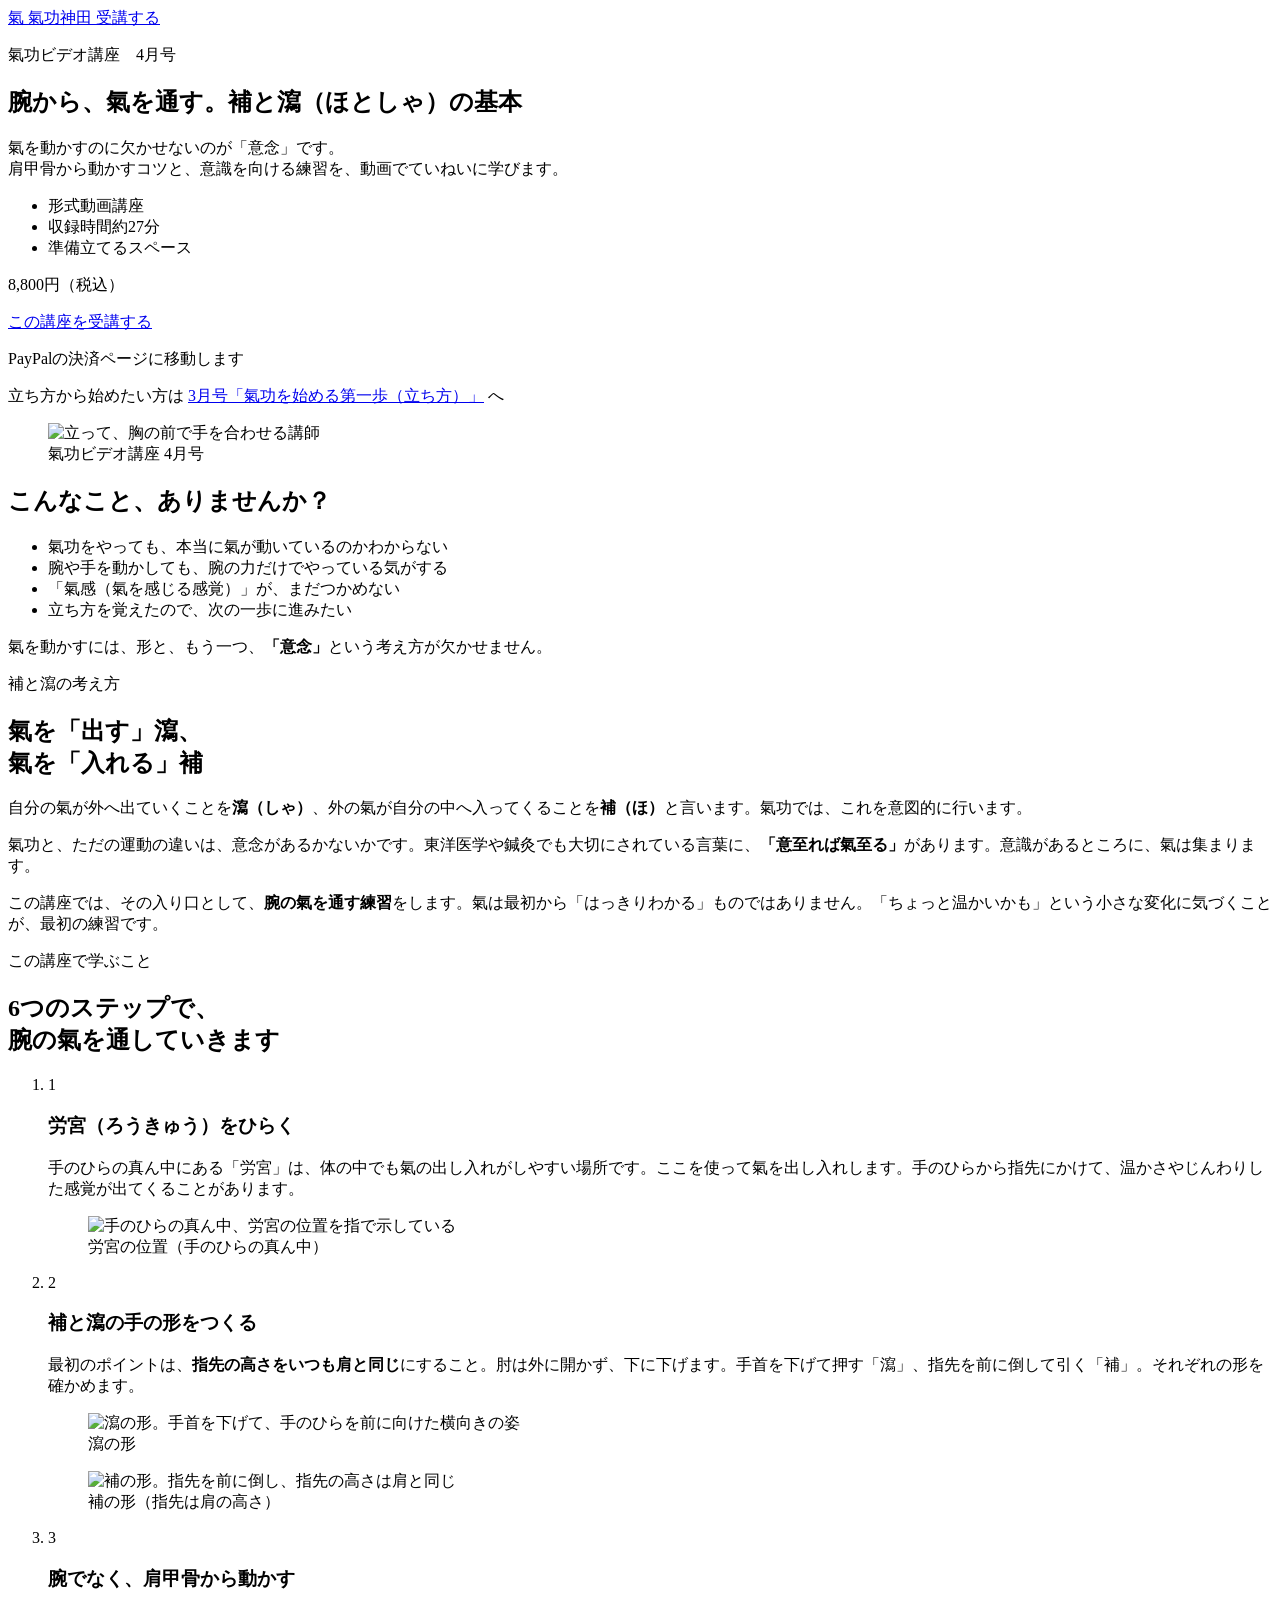
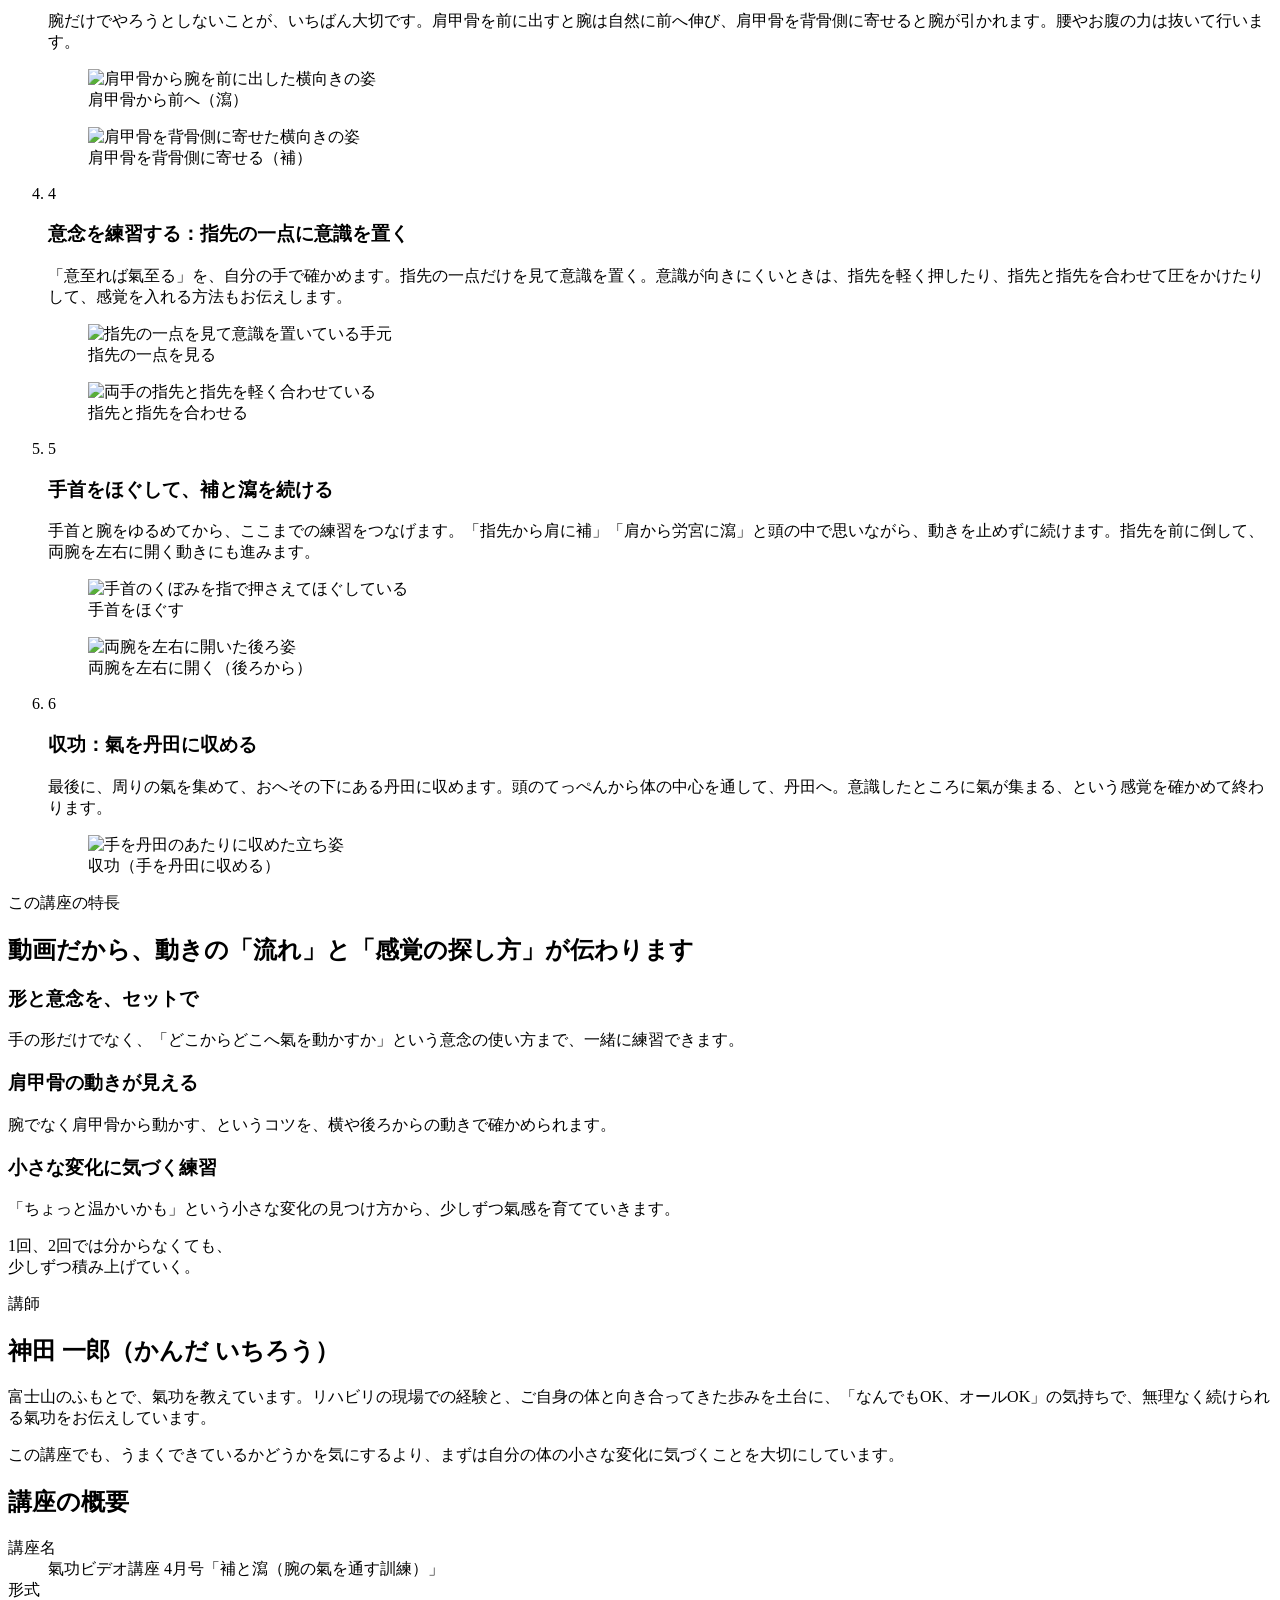
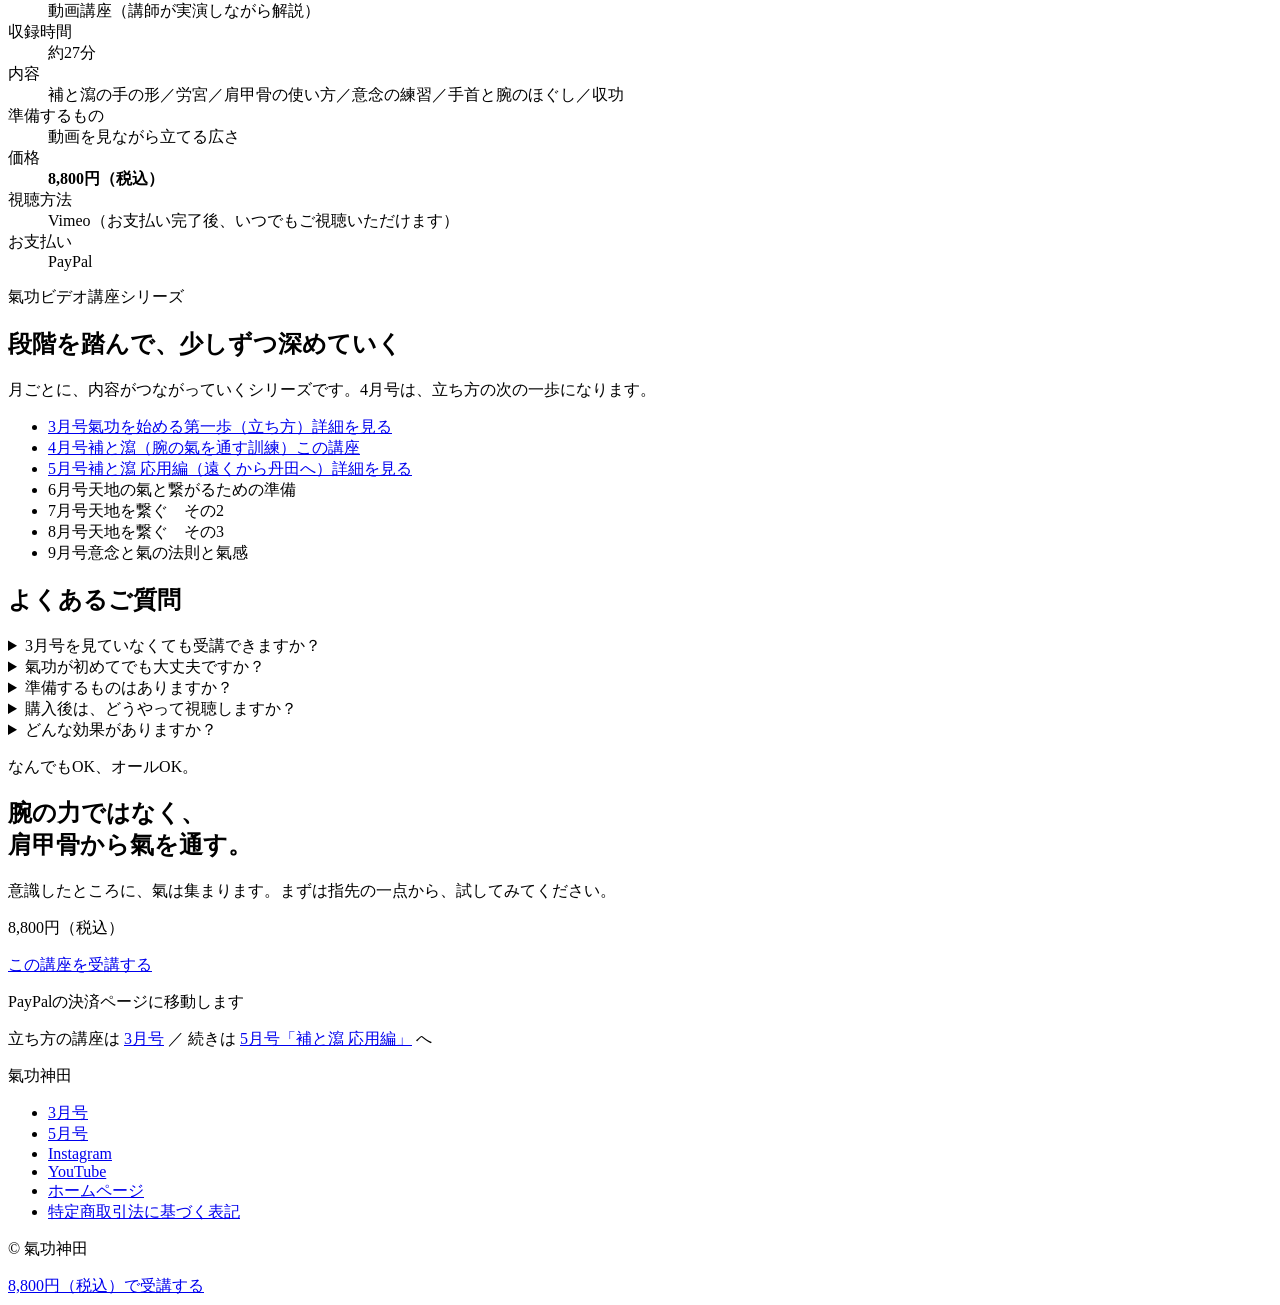
==== 04/index.html @ d9d416fa "Add files via upload" ====
<!doctype html>
<html lang="ja">
<head>
<meta charset="utf-8">
<meta name="viewport" content="width=device-width, initial-scale=1">
<title>氣功ビデオ講座 4月号「補と瀉」｜氣功神田</title>
<meta name="description" content="氣功の基本動作「補と瀉」を、腕の氣を通す練習として動画で学ぶ講座です。肩甲骨から動かすコツ、意念の使い方もお伝えします。約27分・8,800円（税込）。">
<meta property="og:type" content="website">
<meta property="og:title" content="氣功ビデオ講座 4月号「補と瀉」｜氣功神田">
<meta property="og:description" content="腕から、氣を通す。補と瀉の基本を動画で学ぶ講座。8,800円（税込）。">
<link rel="icon" href="data:image/svg+xml,%3Csvg xmlns='http://www.w3.org/2000/svg' viewBox='0 0 100 100'%3E%3Ccircle cx='50' cy='50' r='46' fill='%232b4162'/%3E%3Ctext x='50' y='66' font-size='52' text-anchor='middle' fill='%23faf7f2' font-family='serif'%3E氣%3C/text%3E%3C/svg%3E">
<link rel="preconnect" href="https://fonts.googleapis.com">
<link rel="preconnect" href="https://fonts.gstatic.com" crossorigin>
<link href="https://fonts.googleapis.com/css2?family=Noto+Sans+JP:wght@400;500;700&family=Noto+Serif+JP:wght@500;700&display=swap" rel="stylesheet">
<link rel="stylesheet" href="../style.css">
</head>
<body>

<!--
  【差し替え箇所】
  ・購入リンク（PayPal）: https://www.paypal.com/ncp/payment/76V9AW6ZMCJ4E （ページ内4か所。変更する場合は検索して置換）
-->

<header class="site-header">
  <div class="wrap header-inner">
    <a class="brand" href="#top" aria-label="氣功神田 トップへ">
      <span class="brand-mark" aria-hidden="true">氣</span>
      <span class="brand-name">氣功神田</span>
    </a>
    <a class="btn btn-small" href="https://www.paypal.com/ncp/payment/76V9AW6ZMCJ4E" target="_blank" rel="noopener">受講する</a>
  </div>
</header>

<main id="top">

  <!-- HERO -->
  <section class="hero">
    <div class="wrap hero-inner">
      <div class="hero-copy">
        <p class="eyebrow">氣功ビデオ講座　4月号</p>
        <h1>腕から、氣を通す。<span class="h1-sub">補と瀉（ほとしゃ）の基本</span></h1>
        <p class="lead">氣を動かすのに欠かせないのが「意念」です。<br>肩甲骨から動かすコツと、意識を向ける練習を、動画でていねいに学びます。</p>
        <ul class="hero-facts" aria-label="講座の概要">
          <li><span>形式</span>動画講座</li>
          <li><span>収録時間</span>約27分</li>
          <li><span>準備</span>立てるスペース</li>
        </ul>
        <div class="price-box">
          <p class="price"><span class="price-num">8,800</span><span class="price-unit">円</span><span class="price-tax">（税込）</span></p>
          <a class="btn" href="https://www.paypal.com/ncp/payment/76V9AW6ZMCJ4E" target="_blank" rel="noopener">この講座を受講する</a>
          <p class="note-small">PayPalの決済ページに移動します</p>
        </div>
        <p class="note-small prev-link">立ち方から始めたい方は <a href="../">3月号「氣功を始める第一歩（立ち方）」</a> へ</p>
      </div>
      <figure class="hero-fig">
        <img src="assets/shot_1.jpg" width="360" height="562" alt="立って、胸の前で手を合わせる講師">
        <figcaption>氣功ビデオ講座 4月号</figcaption>
      </figure>
    </div>
  </section>

  <!-- 共感 -->
  <section class="section section-tint">
    <div class="wrap narrow">
      <h2 class="h2">こんなこと、ありませんか？</h2>
      <ul class="check-list">
        <li>氣功をやっても、本当に氣が動いているのかわからない</li>
        <li>腕や手を動かしても、腕の力だけでやっている気がする</li>
        <li>「氣感（氣を感じる感覚）」が、まだつかめない</li>
        <li>立ち方を覚えたので、次の一歩に進みたい</li>
      </ul>
      <p class="body center">氣を動かすには、形と、もう一つ、<strong>「意念」</strong>という考え方が欠かせません。</p>
    </div>
  </section>

  <!-- 考え方 -->
  <section class="section">
    <div class="wrap narrow">
      <p class="eyebrow center">補と瀉の考え方</p>
      <h2 class="h2">氣を「出す」瀉、<br>氣を「入れる」補</h2>
      <p class="body">自分の氣が外へ出ていくことを<strong>瀉（しゃ）</strong>、外の氣が自分の中へ入ってくることを<strong>補（ほ）</strong>と言います。氣功では、これを意図的に行います。</p>
      <p class="body">氣功と、ただの運動の違いは、意念があるかないかです。東洋医学や鍼灸でも大切にされている言葉に、<strong>「意至れば氣至る」</strong>があります。意識があるところに、氣は集まります。</p>
      <p class="body">この講座では、その入り口として、<strong>腕の氣を通す練習</strong>をします。氣は最初から「はっきりわかる」ものではありません。「ちょっと温かいかも」という小さな変化に気づくことが、最初の練習です。</p>
    </div>
  </section>

  <!-- 学ぶこと -->
  <section class="section section-tint" id="learn">
    <div class="wrap">
      <p class="eyebrow center">この講座で学ぶこと</p>
      <h2 class="h2">6つのステップで、<br>腕の氣を通していきます</h2>

      <ol class="steps">

        <li class="step">
          <div class="step-head"><span class="step-no">1</span><h3>労宮（ろうきゅう）をひらく</h3></div>
          <p>手のひらの真ん中にある「労宮」は、体の中でも氣の出し入れがしやすい場所です。ここを使って氣を出し入れします。手のひらから指先にかけて、温かさやじんわりした感覚が出てくることがあります。</p>
          <div class="single">
            <figure><img src="assets/shot_2.jpg" width="390" height="433" alt="手のひらの真ん中、労宮の位置を指で示している" loading="lazy"><figcaption>労宮の位置（手のひらの真ん中）</figcaption></figure>
          </div>
        </li>

        <li class="step">
          <div class="step-head"><span class="step-no">2</span><h3>補と瀉の手の形をつくる</h3></div>
          <p>最初のポイントは、<strong>指先の高さをいつも肩と同じ</strong>にすること。肘は外に開かず、下に下げます。手首を下げて押す「瀉」、指先を前に倒して引く「補」。それぞれの形を確かめます。</p>
          <div class="pair">
            <figure><img src="assets/shot_3.jpg" width="449" height="642" alt="瀉の形。手首を下げて、手のひらを前に向けた横向きの姿" loading="lazy"><figcaption>瀉の形</figcaption></figure>
            <figure><img src="assets/shot_4.jpg" width="469" height="552" alt="補の形。指先を前に倒し、指先の高さは肩と同じ" loading="lazy"><figcaption>補の形（指先は肩の高さ）</figcaption></figure>
          </div>
        </li>

        <li class="step">
          <div class="step-head"><span class="step-no">3</span><h3>腕でなく、肩甲骨から動かす</h3></div>
          <p>腕だけでやろうとしないことが、いちばん大切です。肩甲骨を前に出すと腕は自然に前へ伸び、肩甲骨を背骨側に寄せると腕が引かれます。腰やお腹の力は抜いて行います。</p>
          <div class="pair">
            <figure><img src="assets/shot_5_1.jpg" width="453" height="552" alt="肩甲骨から腕を前に出した横向きの姿" loading="lazy"><figcaption>肩甲骨から前へ（瀉）</figcaption></figure>
            <figure><img src="assets/shot_5_2.jpg" width="714" height="599" alt="肩甲骨を背骨側に寄せた横向きの姿" loading="lazy"><figcaption>肩甲骨を背骨側に寄せる（補）</figcaption></figure>
          </div>
        </li>

        <li class="step">
          <div class="step-head"><span class="step-no">4</span><h3>意念を練習する：指先の一点に意識を置く</h3></div>
          <p>「意至れば氣至る」を、自分の手で確かめます。指先の一点だけを見て意識を置く。意識が向きにくいときは、指先を軽く押したり、指先と指先を合わせて圧をかけたりして、感覚を入れる方法もお伝えします。</p>
          <div class="pair">
            <figure><img src="assets/shot_6.jpg" width="444" height="438" alt="指先の一点を見て意識を置いている手元" loading="lazy"><figcaption>指先の一点を見る</figcaption></figure>
            <figure><img src="assets/shot_7.jpg" width="654" height="388" alt="両手の指先と指先を軽く合わせている" loading="lazy"><figcaption>指先と指先を合わせる</figcaption></figure>
          </div>
        </li>

        <li class="step">
          <div class="step-head"><span class="step-no">5</span><h3>手首をほぐして、補と瀉を続ける</h3></div>
          <p>手首と腕をゆるめてから、ここまでの練習をつなげます。「指先から肩に補」「肩から労宮に瀉」と頭の中で思いながら、動きを止めずに続けます。指先を前に倒して、両腕を左右に開く動きにも進みます。</p>
          <div class="pair">
            <figure><img src="assets/shot_8.jpg" width="499" height="308" alt="手首のくぼみを指で押さえてほぐしている" loading="lazy"><figcaption>手首をほぐす</figcaption></figure>
            <figure><img src="assets/shot_9.jpg" width="588" height="365" alt="両腕を左右に開いた後ろ姿" loading="lazy"><figcaption>両腕を左右に開く（後ろから）</figcaption></figure>
          </div>
        </li>

        <li class="step">
          <div class="step-head"><span class="step-no">6</span><h3>収功：氣を丹田に収める</h3></div>
          <p>最後に、周りの氣を集めて、おへその下にある丹田に収めます。頭のてっぺんから体の中心を通して、丹田へ。意識したところに氣が集まる、という感覚を確かめて終わります。</p>
          <div class="single">
            <figure><img src="assets/shot_10.jpg" width="321" height="507" alt="手を丹田のあたりに収めた立ち姿" loading="lazy"><figcaption>収功（手を丹田に収める）</figcaption></figure>
          </div>
        </li>

      </ol>
    </div>
  </section>

  <!-- 特徴 -->
  <section class="section">
    <div class="wrap">
      <p class="eyebrow center">この講座の特長</p>
      <h2 class="h2">動画だから、動きの「流れ」と「感覚の探し方」が伝わります</h2>
      <div class="cards">
        <div class="card">
          <h3>形と意念を、セットで</h3>
          <p>手の形だけでなく、「どこからどこへ氣を動かすか」という意念の使い方まで、一緒に練習できます。</p>
        </div>
        <div class="card">
          <h3>肩甲骨の動きが見える</h3>
          <p>腕でなく肩甲骨から動かす、というコツを、横や後ろからの動きで確かめられます。</p>
        </div>
        <div class="card">
          <h3>小さな変化に気づく練習</h3>
          <p>「ちょっと温かいかも」という小さな変化の見つけ方から、少しずつ氣感を育てていきます。</p>
        </div>
      </div>
      <p class="pull">1回、2回では分からなくても、<br class="sp-only">少しずつ積み上げていく。</p>
    </div>
  </section>

  <!-- 講師 -->
  <section class="section section-tint">
    <div class="wrap narrow">
      <p class="eyebrow center">講師</p>
      <h2 class="h2">神田 一郎（かんだ いちろう）</h2>
      <p class="body">富士山のふもとで、氣功を教えています。リハビリの現場での経験と、ご自身の体と向き合ってきた歩みを土台に、「なんでもOK、オールOK」の気持ちで、無理なく続けられる氣功をお伝えしています。</p>
      <p class="body">この講座でも、うまくできているかどうかを気にするより、まずは自分の体の小さな変化に気づくことを大切にしています。</p>
    </div>
  </section>

  <!-- 概要 -->
  <section class="section" id="overview">
    <div class="wrap narrow">
      <h2 class="h2">講座の概要</h2>
      <dl class="spec">
        <div><dt>講座名</dt><dd>氣功ビデオ講座 4月号「補と瀉（腕の氣を通す訓練）」</dd></div>
        <div><dt>形式</dt><dd>動画講座（講師が実演しながら解説）</dd></div>
        <div><dt>収録時間</dt><dd>約27分</dd></div>
        <div><dt>内容</dt><dd>補と瀉の手の形／労宮／肩甲骨の使い方／意念の練習／手首と腕のほぐし／収功</dd></div>
        <div><dt>準備するもの</dt><dd>動画を見ながら立てる広さ</dd></div>
        <div><dt>価格</dt><dd><strong>8,800円（税込）</strong></dd></div>
        <div><dt>視聴方法</dt><dd>Vimeo（お支払い完了後、いつでもご視聴いただけます）</dd></div>
        <div><dt>お支払い</dt><dd>PayPal</dd></div>
      </dl>
    </div>
  </section>

  <!-- シリーズ -->
  <section class="section section-tint">
    <div class="wrap narrow">
      <p class="eyebrow center">氣功ビデオ講座シリーズ</p>
      <h2 class="h2">段階を踏んで、少しずつ深めていく</h2>
      <p class="body center">月ごとに、内容がつながっていくシリーズです。4月号は、立ち方の次の一歩になります。</p>
      <ul class="series">
        <li class="has-link"><a href="../"><span class="s-m">3月号</span><span class="s-t">氣功を始める第一歩（立ち方）</span><span class="s-tag s-tag-sub">詳細を見る</span></a></li>
        <li class="has-link is-current"><a href="./"><span class="s-m">4月号</span><span class="s-t">補と瀉（腕の氣を通す訓練）</span><span class="s-tag">この講座</span></a></li>
        <li class="has-link"><a href="../05/"><span class="s-m">5月号</span><span class="s-t">補と瀉 応用編（遠くから丹田へ）</span><span class="s-tag s-tag-sub">詳細を見る</span></a></li>
        <li><span class="s-m">6月号</span><span class="s-t">天地の氣と繋がるための準備</span></li>
        <li><span class="s-m">7月号</span><span class="s-t">天地を繋ぐ　その2</span></li>
        <li><span class="s-m">8月号</span><span class="s-t">天地を繋ぐ　その3</span></li>
        <li><span class="s-m">9月号</span><span class="s-t">意念と氣の法則と氣感</span></li>
      </ul>
    </div>
  </section>

  <!-- FAQ -->
  <section class="section" id="faq">
    <div class="wrap narrow">
      <h2 class="h2">よくあるご質問</h2>
      <details>
        <summary>3月号を見ていなくても受講できますか？</summary>
        <p>受講できます。ただ、氣の通りやすさには立ち方が関わります。立ち方が不安な方は、<a href="../">3月号「氣功を始める第一歩（立ち方）」</a>から始めるのがおすすめです。</p>
      </details>
      <details>
        <summary>氣功が初めてでも大丈夫ですか？</summary>
        <p>はい。補と瀉の手の形から、肩甲骨の使い方、意念の練習まで、順を追って進めます。</p>
      </details>
      <details>
        <summary>準備するものはありますか？</summary>
        <p>動画を見ながら立てるスペースがあれば大丈夫です。</p>
      </details>
      <details>
        <summary>購入後は、どうやって視聴しますか？</summary>
        <p>お支払い完了後、いつでもVimeoでご視聴いただけます。</p>
      </details>
      <details>
        <summary>どんな効果がありますか？</summary>
        <p>体の感じ方には個人差があります。この講座は、体の使い方を学ぶ内容であり、医療行為や、病気の診断・治療を目的としたものではありません。体調に不安がある方は、無理をせず、医師にご相談ください。</p>
      </details>
    </div>
  </section>

  <!-- 最終CTA -->
  <section class="final">
    <div class="wrap narrow center">
      <p class="final-quote">なんでもOK、オールOK。</p>
      <h2 class="final-h">腕の力ではなく、<br>肩甲骨から氣を通す。</h2>
      <p class="final-body">意識したところに、氣は集まります。まずは指先の一点から、試してみてください。</p>
      <p class="price price-light"><span class="price-num">8,800</span><span class="price-unit">円</span><span class="price-tax">（税込）</span></p>
      <a class="btn btn-light" href="https://www.paypal.com/ncp/payment/76V9AW6ZMCJ4E" target="_blank" rel="noopener">この講座を受講する</a>
      <p class="note-small">PayPalの決済ページに移動します</p>
      <p class="note-small prev-link">立ち方の講座は <a href="../">3月号</a> ／ 続きは <a href="../05/">5月号「補と瀉 応用編」</a> へ</p>
    </div>
  </section>

</main>

<footer class="site-footer">
  <div class="wrap">
    <p class="foot-brand">氣功神田</p>
    <ul class="foot-links">
      <li><a href="../">3月号</a></li>
      <li><a href="../05/">5月号</a></li>
      <li><a href="https://www.instagram.com/qigongkanda_fujisan/" target="_blank" rel="noopener">Instagram</a></li>
      <li><a href="https://www.youtube.com/@%E6%B0%A3%E5%8A%9F%E7%A5%9E%E7%94%B0" target="_blank" rel="noopener">YouTube</a></li>
      <li><a href="https://www.qigong-kanda.com/" target="_blank" rel="noopener">ホームページ</a></li>
      <li><a href="../tokushoho.html">特定商取引法に基づく表記</a></li>
    </ul>
    <p class="copy">© 氣功神田</p>
  </div>
</footer>

<!-- スマホ用の固定ボタン -->
<div class="sticky-cta" id="stickyCta" aria-hidden="true">
  <a class="btn" href="https://www.paypal.com/ncp/payment/76V9AW6ZMCJ4E" target="_blank" rel="noopener" tabindex="-1">8,800円（税込）で受講する</a>
</div>

<script src="../script.js"></script>
</body>
</html>
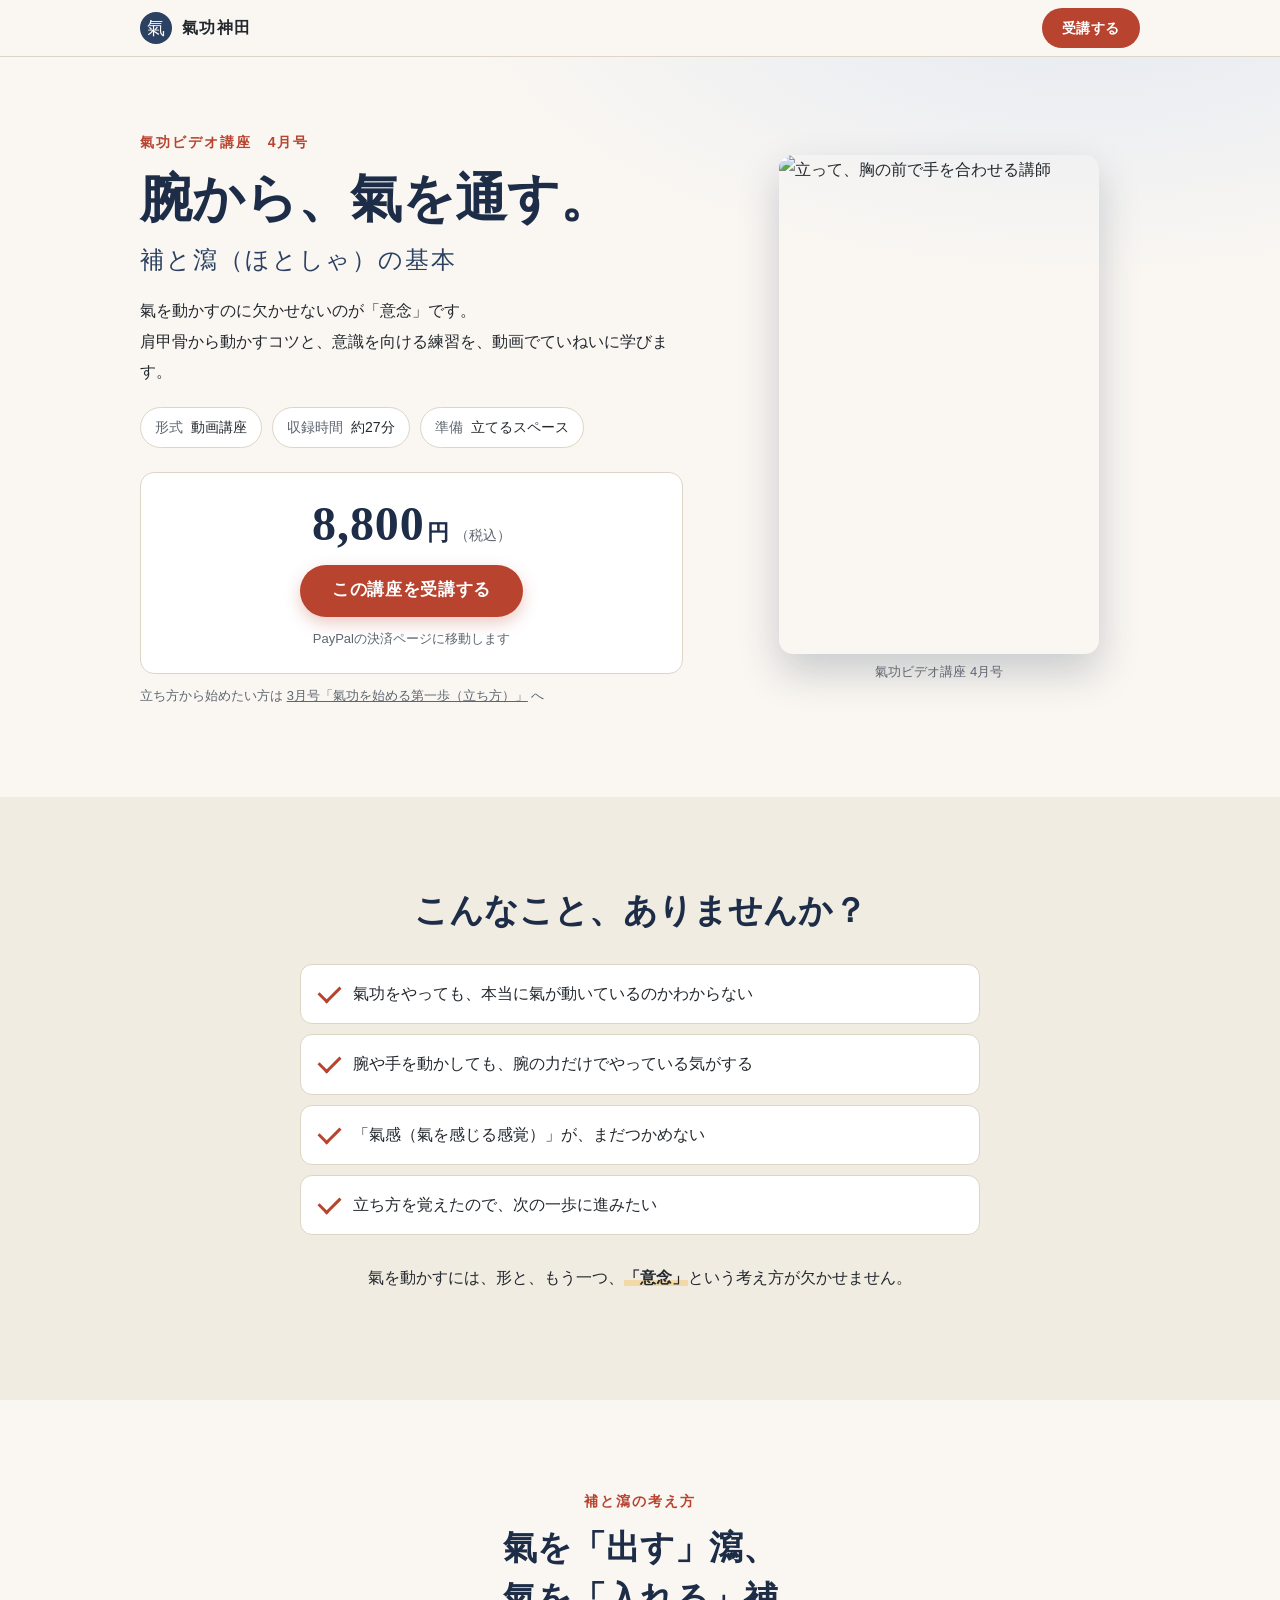
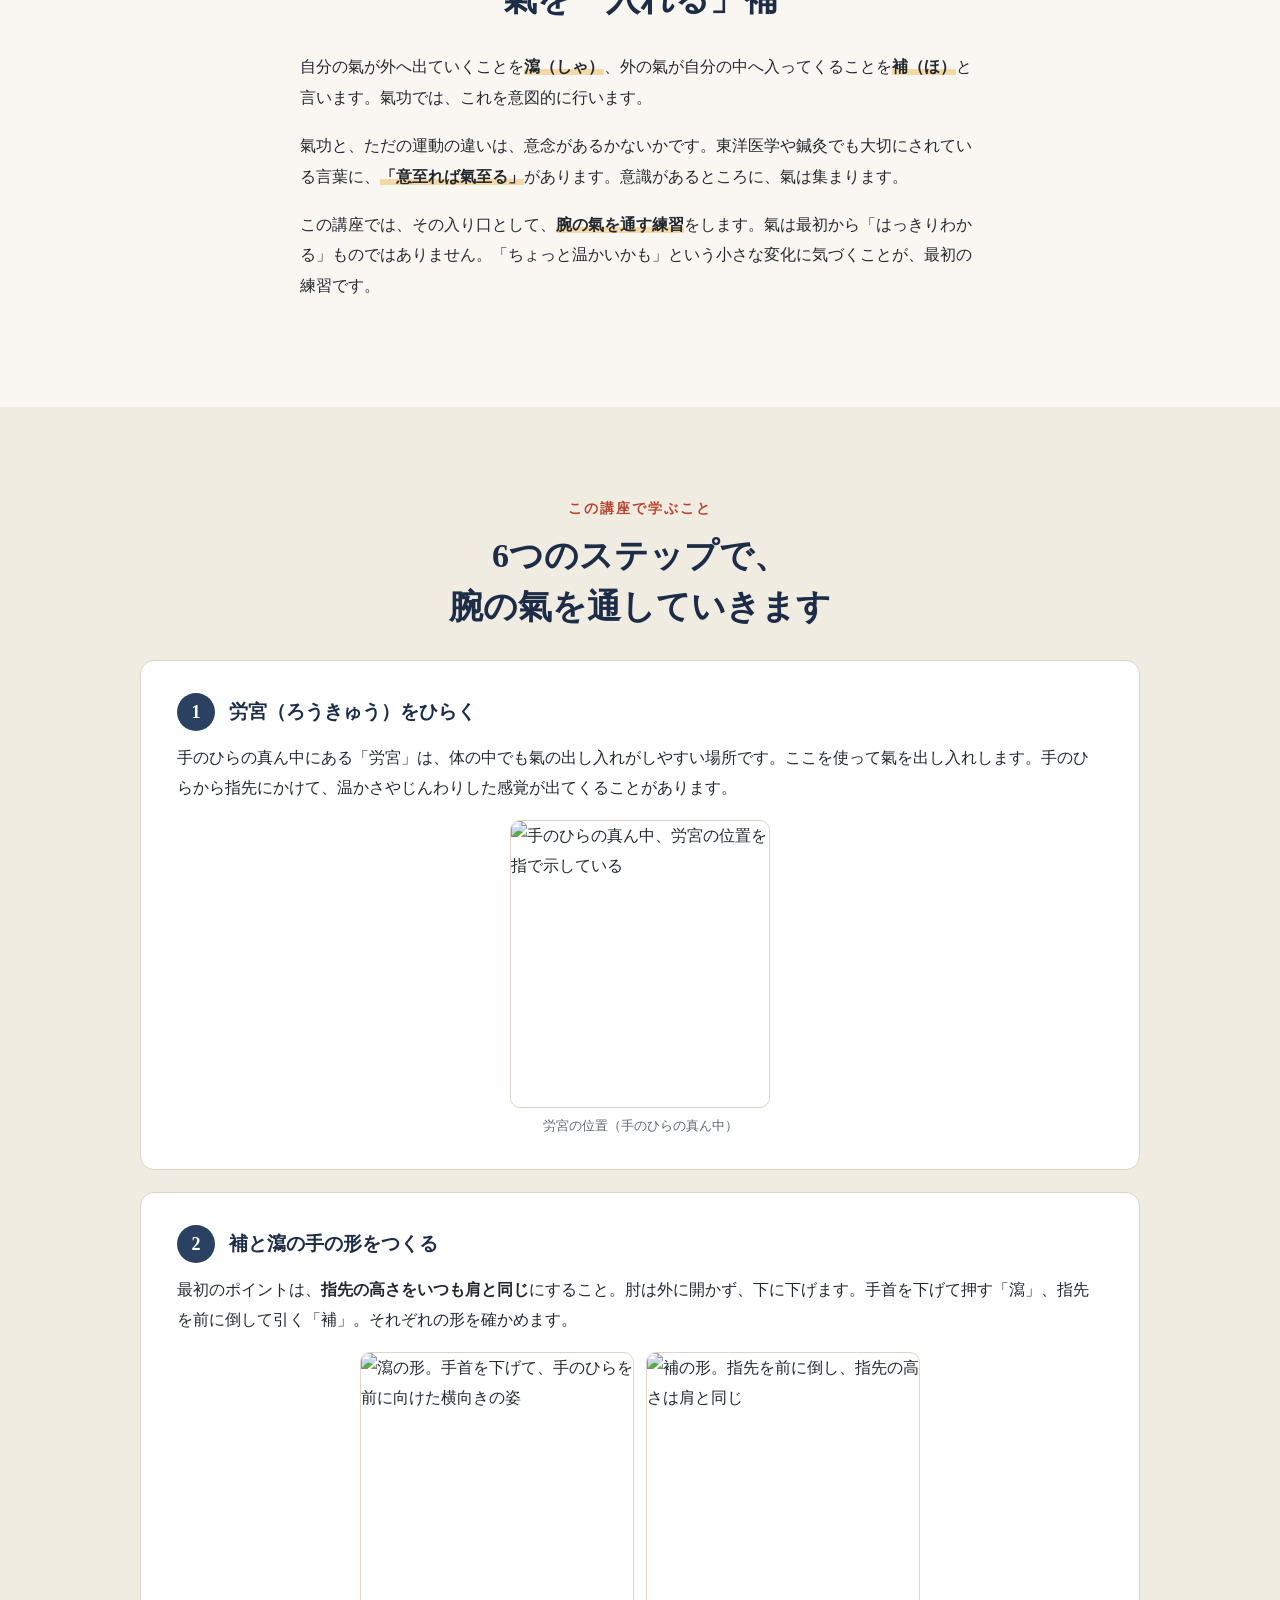
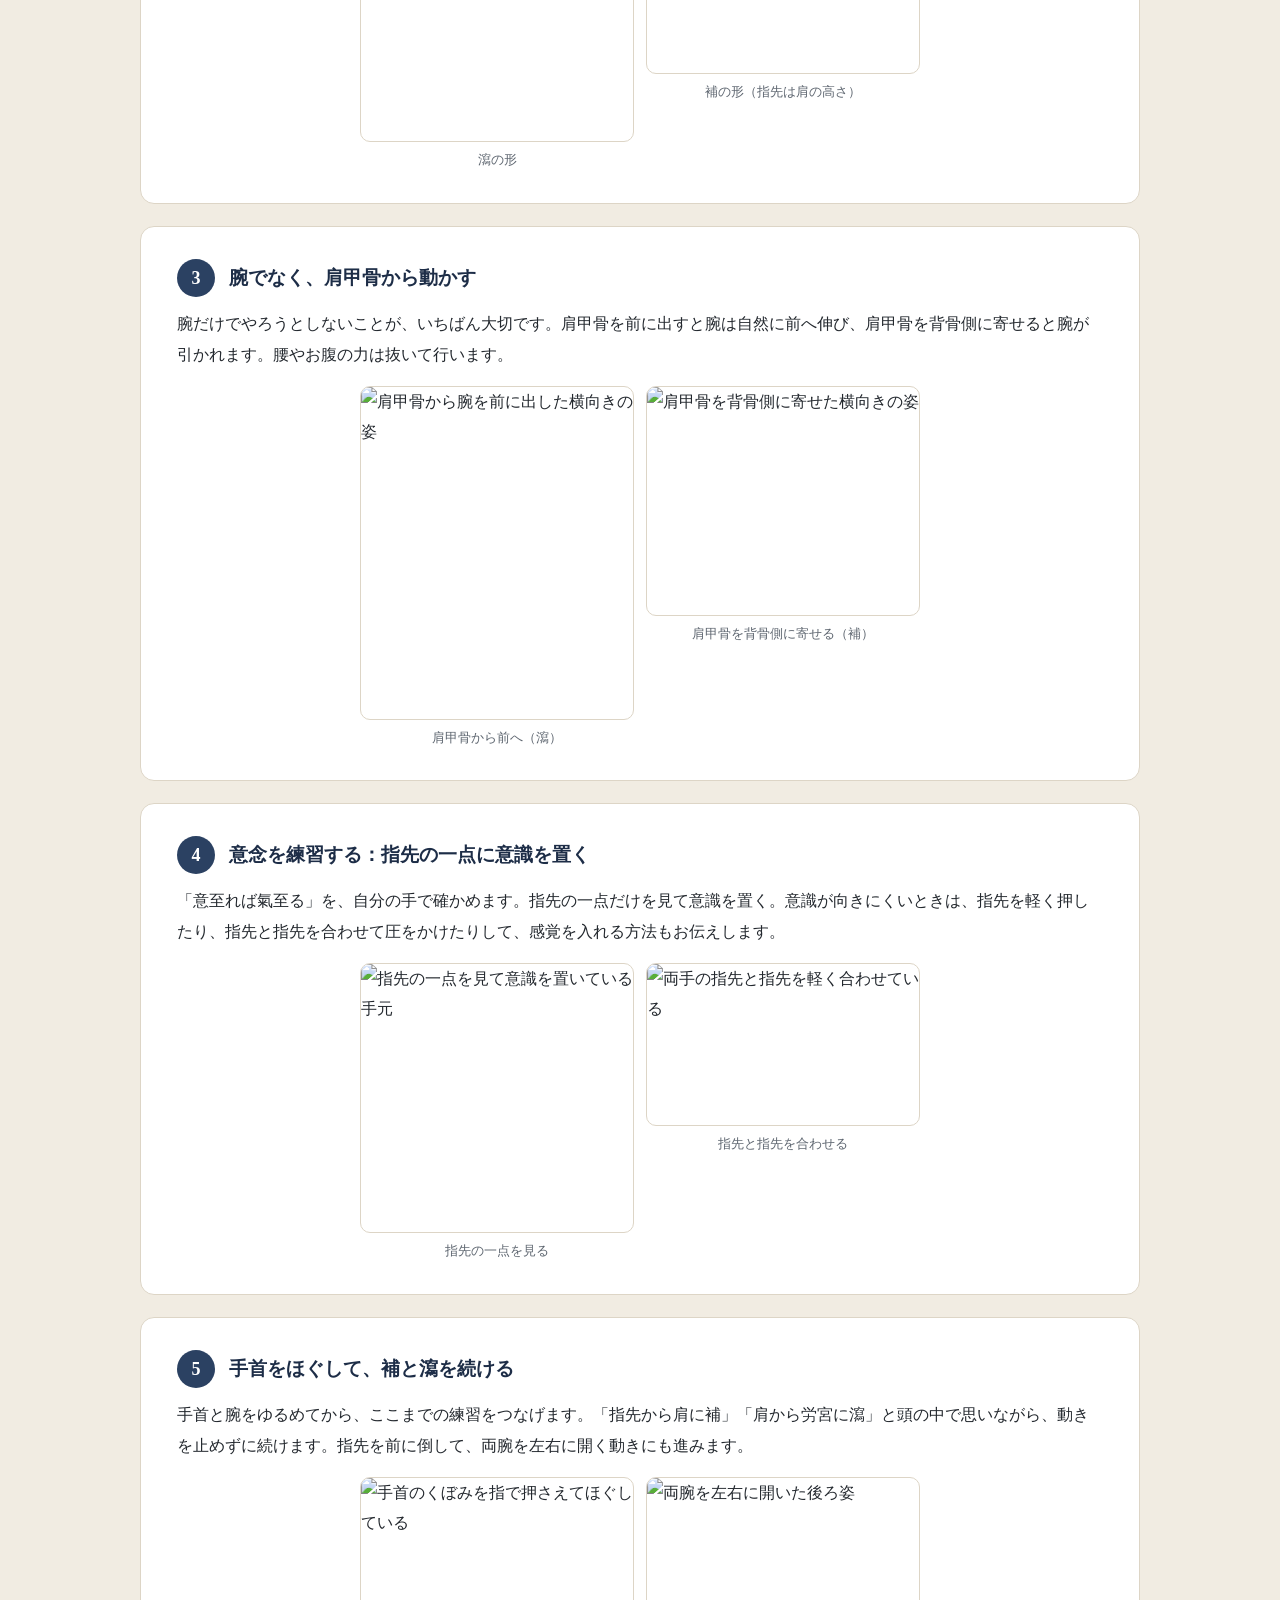
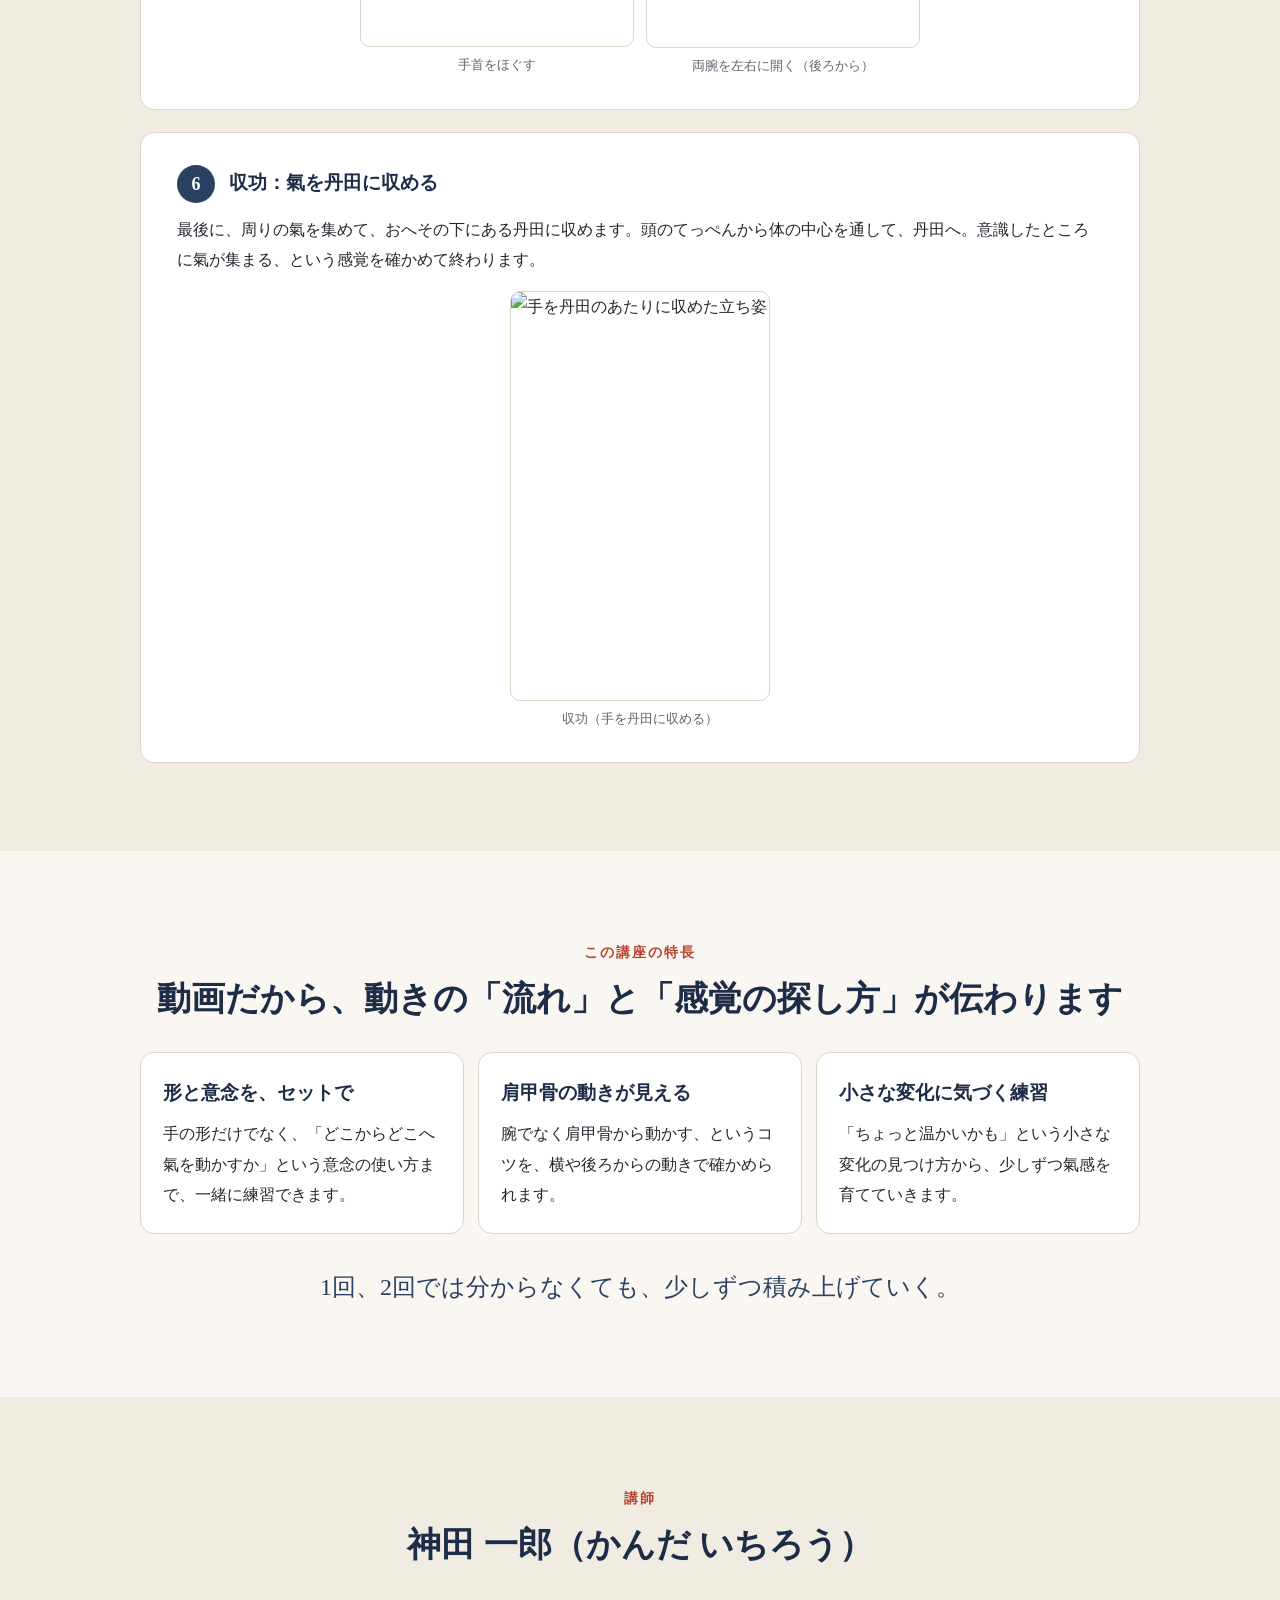
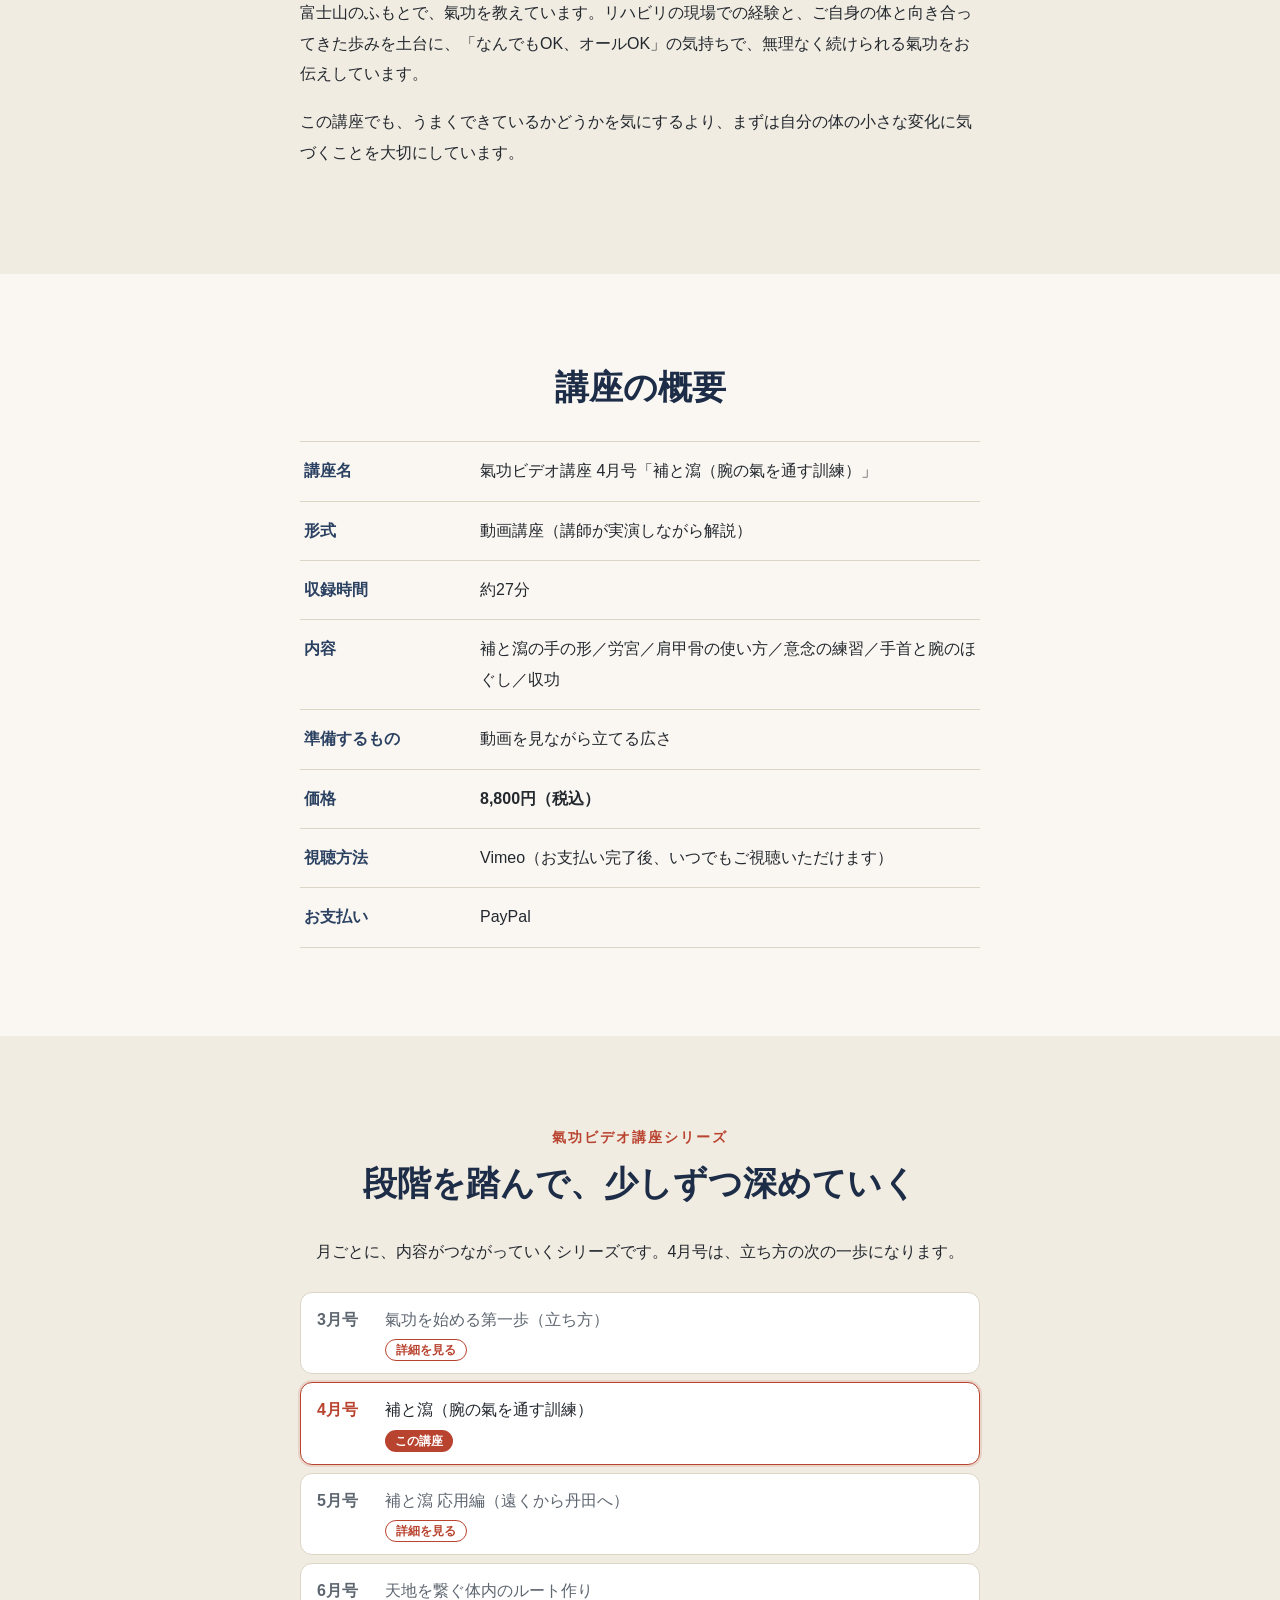
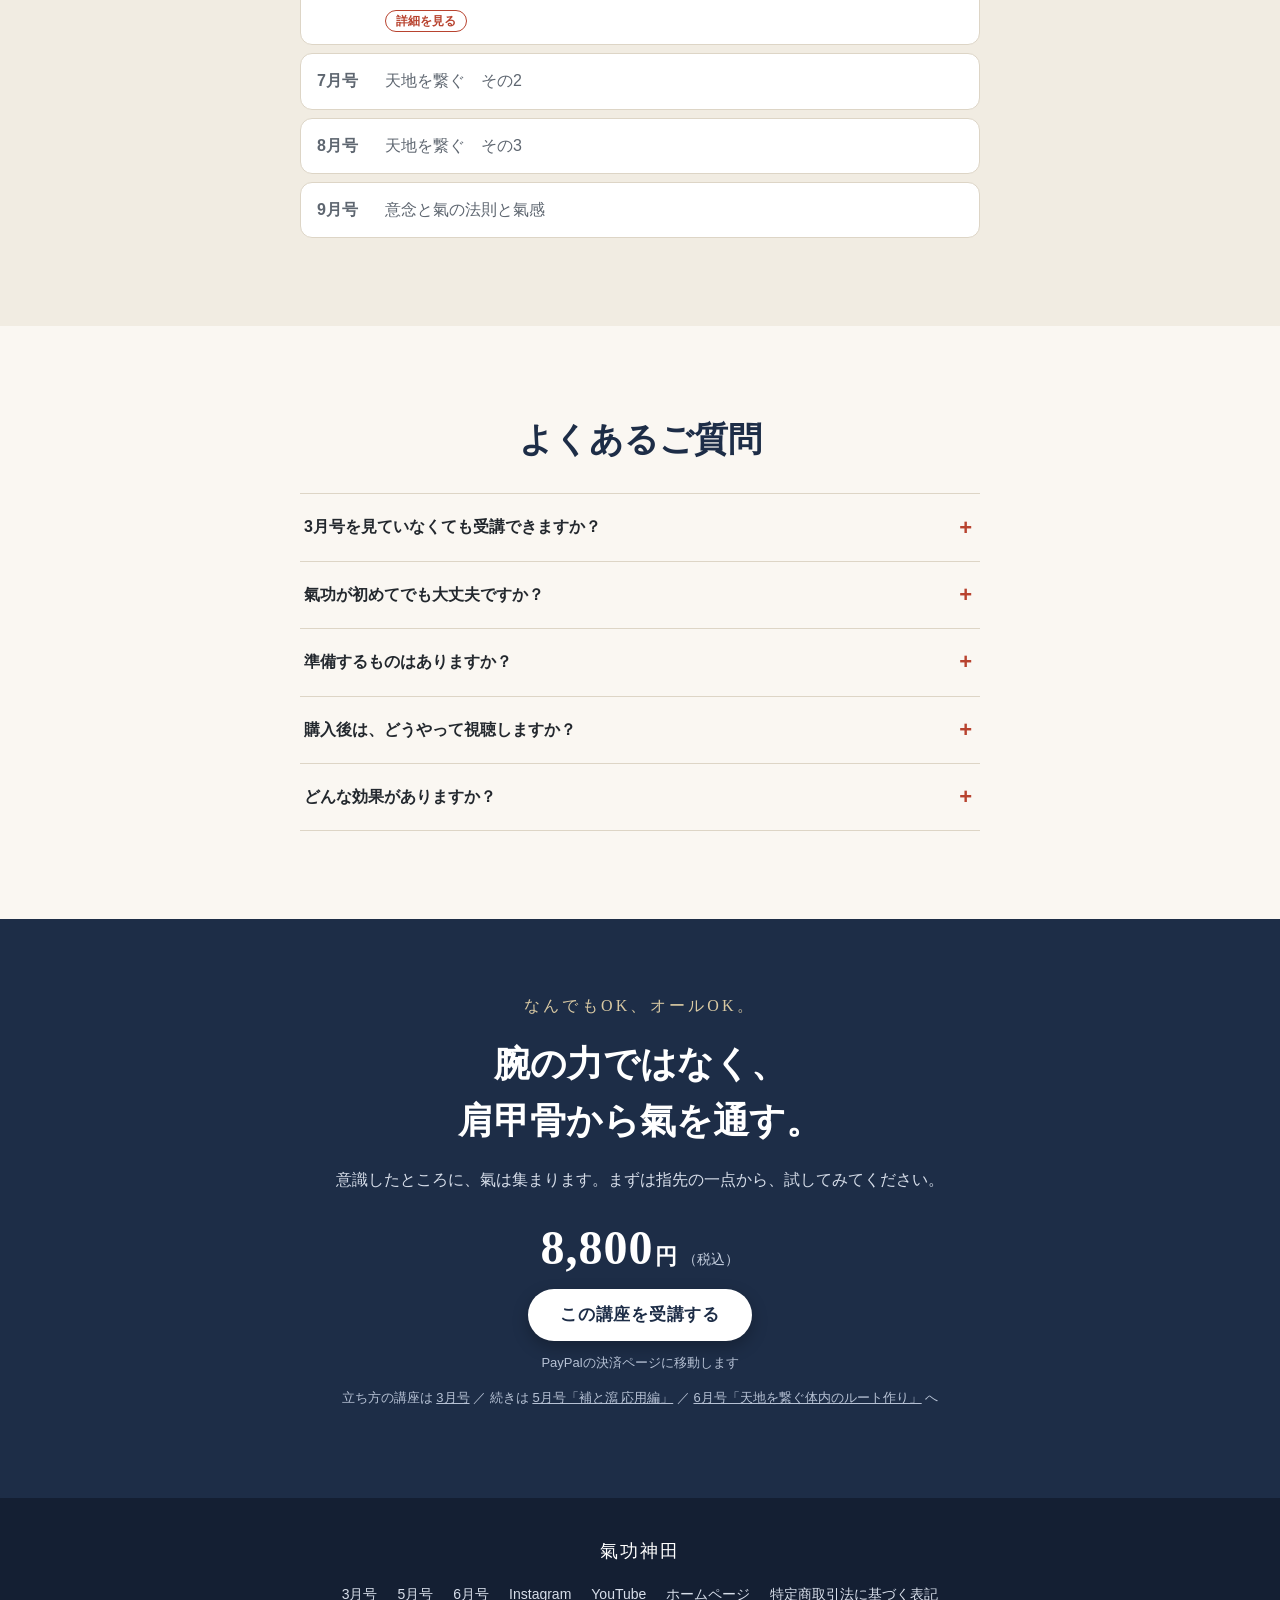
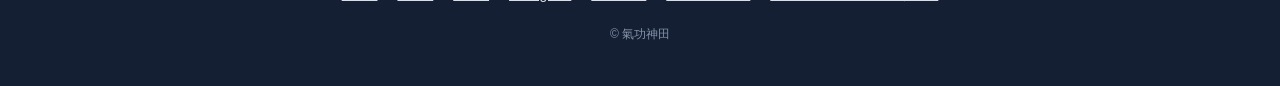
==== commit 2183c325: "Add files via upload" ====
--- a/04/index.html
+++ b/04/index.html
@@ -208,7 +208,7 @@
         <li class="has-link"><a href="../"><span class="s-m">3月号</span><span class="s-t">氣功を始める第一歩（立ち方）</span><span class="s-tag s-tag-sub">詳細を見る</span></a></li>
         <li class="has-link is-current"><a href="./"><span class="s-m">4月号</span><span class="s-t">補と瀉（腕の氣を通す訓練）</span><span class="s-tag">この講座</span></a></li>
         <li class="has-link"><a href="../05/"><span class="s-m">5月号</span><span class="s-t">補と瀉 応用編（遠くから丹田へ）</span><span class="s-tag s-tag-sub">詳細を見る</span></a></li>
-        <li><span class="s-m">6月号</span><span class="s-t">天地の氣と繋がるための準備</span></li>
+        <li class="has-link"><a href="../06/"><span class="s-m">6月号</span><span class="s-t">天地を繋ぐ体内のルート作り</span><span class="s-tag s-tag-sub">詳細を見る</span></a></li>
         <li><span class="s-m">7月号</span><span class="s-t">天地を繋ぐ　その2</span></li>
         <li><span class="s-m">8月号</span><span class="s-t">天地を繋ぐ　その3</span></li>
         <li><span class="s-m">9月号</span><span class="s-t">意念と氣の法則と氣感</span></li>
@@ -252,7 +252,7 @@
       <p class="price price-light"><span class="price-num">8,800</span><span class="price-unit">円</span><span class="price-tax">（税込）</span></p>
       <a class="btn btn-light" href="https://www.paypal.com/ncp/payment/76V9AW6ZMCJ4E" target="_blank" rel="noopener">この講座を受講する</a>
       <p class="note-small">PayPalの決済ページに移動します</p>
-      <p class="note-small prev-link">立ち方の講座は <a href="../">3月号</a> ／ 続きは <a href="../05/">5月号「補と瀉 応用編」</a> へ</p>
+      <p class="note-small prev-link">立ち方の講座は <a href="../">3月号</a> ／ 続きは <a href="../05/">5月号「補と瀉 応用編」</a> ／ <a href="../06/">6月号「天地を繋ぐ体内のルート作り」</a> へ</p>
     </div>
   </section>
 
@@ -264,6 +264,7 @@
     <ul class="foot-links">
       <li><a href="../">3月号</a></li>
       <li><a href="../05/">5月号</a></li>
+      <li><a href="../06/">6月号</a></li>
       <li><a href="https://www.instagram.com/qigongkanda_fujisan/" target="_blank" rel="noopener">Instagram</a></li>
       <li><a href="https://www.youtube.com/@%E6%B0%A3%E5%8A%9F%E7%A5%9E%E7%94%B0" target="_blank" rel="noopener">YouTube</a></li>
       <li><a href="https://www.qigong-kanda.com/" target="_blank" rel="noopener">ホームページ</a></li>
--- a/style.css
+++ b/style.css
@@ -0,0 +1,167 @@
+:root{
+  --bg:#faf7f2;
+  --tint:#f1ece2;
+  --ink:#23282e;
+  --muted:#5e6670;
+  --indigo:#2b4162;
+  --indigo-deep:#1d2d47;
+  --accent:#b8432f;
+  --accent-dark:#9a3524;
+  --line:#ddd5c6;
+  --radius:14px;
+  --serif:"Noto Serif JP","Hiragino Mincho ProN","Yu Mincho",serif;
+  --sans:"Noto Sans JP","Hiragino Sans","Yu Gothic",Meiryo,sans-serif;
+}
+*{box-sizing:border-box}
+html{scroll-behavior:smooth}
+body{margin:0;background:var(--bg);color:var(--ink);font-family:var(--sans);font-size:16px;line-height:1.9;-webkit-text-size-adjust:100%}
+img{max-width:100%;height:auto;display:block}
+a{color:inherit}
+.wrap{width:100%;max-width:1040px;margin:0 auto;padding:0 20px}
+.narrow{max-width:720px}
+.center{text-align:center}
+.sp-only{display:inline}
+
+/* header */
+.site-header{position:sticky;top:0;z-index:20;background:rgba(250,247,242,.94);backdrop-filter:blur(6px);border-bottom:1px solid var(--line)}
+.header-inner{display:flex;align-items:center;justify-content:space-between;height:56px}
+.brand{display:flex;align-items:center;gap:10px;text-decoration:none}
+.brand-mark{display:grid;place-items:center;width:32px;height:32px;border-radius:50%;background:var(--indigo);color:var(--bg);font-family:var(--serif);font-size:18px;line-height:1}
+.brand-name{font-family:var(--serif);font-weight:700;letter-spacing:.08em}
+
+/* buttons */
+.btn{display:inline-flex;align-items:center;justify-content:center;min-height:52px;padding:0 32px;border-radius:999px;background:var(--accent);color:#fff;font-weight:700;font-size:17px;text-decoration:none;letter-spacing:.04em;box-shadow:0 6px 16px rgba(184,67,47,.28);transition:background .2s,transform .2s}
+.btn:hover{background:var(--accent-dark);transform:translateY(-1px)}
+.btn:focus-visible,summary:focus-visible,a:focus-visible{outline:3px solid #e6a92e;outline-offset:3px}
+.btn-small{min-height:40px;padding:0 20px;font-size:14px;box-shadow:none}
+.btn-light{background:#fff;color:var(--indigo-deep);box-shadow:0 6px 16px rgba(0,0,0,.25)}
+.btn-light:hover{background:#f4efe6}
+
+/* hero */
+.hero{padding:40px 0 56px;background:
+  radial-gradient(900px 420px at 85% -10%,#e4e9f2 0%,rgba(228,233,242,0) 70%),var(--bg)}
+.hero-inner{display:grid;gap:32px}
+.eyebrow{margin:0 0 8px;color:var(--accent);font-weight:700;font-size:14px;letter-spacing:.14em}
+.eyebrow.center{text-align:center}
+h1{margin:0 0 20px;font-family:var(--serif);font-weight:700;font-size:clamp(32px,8vw,52px);line-height:1.35;color:var(--indigo-deep)}
+.h1-sub{display:block;margin-top:10px;font-size:clamp(17px,4.4vw,24px);font-weight:500;color:var(--indigo);letter-spacing:.08em}
+.lead{margin:0 0 20px;font-size:16px}
+.hero-facts{display:flex;flex-wrap:wrap;gap:8px 10px;margin:0 0 24px;padding:0;list-style:none}
+.hero-facts li{padding:6px 14px;border:1px solid var(--line);border-radius:999px;background:#fff;font-size:14px;font-weight:500}
+.hero-facts span{margin-right:8px;color:var(--muted);font-weight:400}
+.price-box{padding:22px;border:1px solid var(--line);border-radius:var(--radius);background:#fff;text-align:center}
+.price{margin:0 0 12px;font-family:var(--serif);color:var(--indigo-deep);line-height:1.2}
+.price-num{font-size:48px;font-weight:700;letter-spacing:.02em}
+.price-unit{font-size:22px;font-weight:700;margin-left:2px}
+.price-tax{font-size:14px;font-weight:500;margin-left:6px;color:var(--muted)}
+.note-small{margin:10px 0 0;font-size:13px;color:var(--muted)}
+.hero-fig{margin:0;justify-self:center;width:min(70%,300px)}
+.hero-fig img{border-radius:var(--radius);box-shadow:0 18px 40px rgba(29,45,71,.22)}
+figcaption{margin-top:8px;font-size:13px;color:var(--muted);text-align:center;line-height:1.6}
+
+/* sections */
+.section{padding:64px 0}
+.section-tint{background:var(--tint)}
+.h2{margin:0 0 28px;font-family:var(--serif);font-weight:700;font-size:clamp(24px,6vw,34px);line-height:1.5;color:var(--indigo-deep);text-align:center}
+.body{margin:0 0 18px}
+.body strong,.check-list+.body strong{background:linear-gradient(transparent 62%,#f3d9a8 62%);font-weight:700}
+.check-list{margin:0 0 28px;padding:0;list-style:none;display:grid;gap:10px}
+.check-list li{position:relative;padding:14px 16px 14px 52px;background:#fff;border:1px solid var(--line);border-radius:12px}
+.check-list li::before{content:"";position:absolute;left:18px;top:50%;width:18px;height:10px;margin-top:-9px;border-left:3px solid var(--accent);border-bottom:3px solid var(--accent);transform:rotate(-45deg)}
+
+/* steps */
+.steps{margin:0;padding:0;list-style:none;display:grid;gap:22px}
+.step{padding:24px 20px;background:#fff;border:1px solid var(--line);border-radius:var(--radius)}
+.step-head{display:flex;align-items:center;gap:14px;margin-bottom:10px}
+.step-no{flex:none;display:grid;place-items:center;width:38px;height:38px;border-radius:50%;background:var(--indigo);color:#fff;font-family:var(--serif);font-weight:700;font-size:18px}
+.step h3{margin:0;font-family:var(--serif);font-size:19px;line-height:1.5;color:var(--indigo-deep)}
+.step p{margin:0 0 16px}
+.pair,.trio{display:grid;gap:12px;align-items:start}
+.pair{grid-template-columns:repeat(2,1fr)}
+.trio{grid-template-columns:repeat(3,1fr)}
+.pair figure,.trio figure,.single figure{margin:0}
+.pair img,.trio img,.single img{width:100%;border-radius:10px;border:1px solid var(--line)}
+.single{display:grid;place-items:center}
+.single figure{width:min(60%,260px)}
+
+/* cards */
+.cards{display:grid;gap:14px;margin-bottom:32px}
+.card{padding:22px;background:#fff;border:1px solid var(--line);border-radius:var(--radius)}
+.card h3{margin:0 0 8px;font-family:var(--serif);font-size:19px;color:var(--indigo-deep)}
+.card p{margin:0}
+.pull{margin:0;text-align:center;font-family:var(--serif);font-size:clamp(18px,4.6vw,24px);line-height:1.8;color:var(--indigo)}
+
+/* spec */
+.spec{margin:0;border-top:1px solid var(--line)}
+.spec div{display:grid;gap:2px;padding:14px 4px;border-bottom:1px solid var(--line)}
+.spec dt{font-weight:700;color:var(--indigo)}
+.spec dd{margin:0}
+
+/* series */
+.series{margin:24px 0 0;padding:0;list-style:none;display:grid;gap:8px}
+.series li{display:grid;grid-template-columns:56px 1fr;gap:4px 12px;align-items:center;padding:12px 16px;background:#fff;border:1px solid var(--line);border-radius:12px;color:var(--muted)}
+.series .s-m{font-weight:700}
+.series .s-tag{grid-column:2;justify-self:start;padding:0 10px;border-radius:999px;background:var(--accent);color:#fff;font-size:12px;font-weight:700;line-height:22px}
+.series .is-current{color:var(--ink);border-color:var(--accent);box-shadow:0 0 0 2px rgba(184,67,47,.14)}
+.series .is-current .s-m{color:var(--accent)}
+
+/* faq */
+details{border-bottom:1px solid var(--line)}
+details:first-of-type{border-top:1px solid var(--line)}
+summary{position:relative;padding:18px 36px 18px 4px;font-weight:700;cursor:pointer;list-style:none}
+summary::-webkit-details-marker{display:none}
+summary::after{content:"+";position:absolute;right:8px;top:50%;transform:translateY(-50%);font-size:22px;color:var(--accent);line-height:1}
+details[open] summary::after{content:"−"}
+details p{margin:0 0 18px;padding:0 4px;color:#3a4149}
+
+/* final */
+.final{padding:72px 0 88px;background:var(--indigo-deep);color:#fff}
+.final-quote{margin:0 0 14px;font-family:var(--serif);font-size:16px;letter-spacing:.2em;color:#d9c9a3}
+.final-h{margin:0 0 14px;font-family:var(--serif);font-size:clamp(24px,6.4vw,36px);line-height:1.6}
+.final-body{margin:0 0 24px;color:#d7deea}
+.price-light{color:#fff}
+.price-light .price-tax{color:#c5cfdf}
+.final .note-small{color:#b6c1d4}
+
+/* footer */
+.site-footer{padding:36px 0 40px;background:#141f33;color:#b6c1d4;text-align:center;font-size:14px}
+.foot-brand{margin:0 0 12px;font-family:var(--serif);font-size:18px;color:#fff;letter-spacing:.1em}
+.foot-links{display:flex;flex-wrap:wrap;justify-content:center;gap:6px 20px;margin:0 0 16px;padding:0;list-style:none}
+.foot-links a{color:#d7deea}
+.copy{margin:0;font-size:12px;color:#8391a8}
+
+/* sticky cta (mobile) */
+.sticky-cta{position:fixed;left:0;right:0;bottom:0;z-index:30;padding:10px 16px calc(10px + env(safe-area-inset-bottom));background:rgba(250,247,242,.96);border-top:1px solid var(--line);transform:translateY(110%);transition:transform .25s}
+.sticky-cta.show{transform:none}
+.sticky-cta .btn{width:100%}
+body{padding-bottom:0}
+
+@media (min-width:760px){
+  .sp-only{display:none}
+  .hero{padding:72px 0 88px}
+  .hero-inner{grid-template-columns:1.15fr .85fr;align-items:center;gap:56px}
+  .hero-fig{width:100%;max-width:320px}
+  .section{padding:88px 0}
+  .step{padding:32px 36px}
+  .step-head{margin-bottom:12px}
+  .pair{max-width:560px;margin-left:auto;margin-right:auto}
+  .trio{max-width:640px;margin-left:auto;margin-right:auto}
+  .cards{grid-template-columns:repeat(3,1fr)}
+  .spec div{grid-template-columns:160px 1fr;gap:16px}
+  .sticky-cta{display:none}
+}
+@media (prefers-reduced-motion:reduce){
+  html{scroll-behavior:auto}
+  .btn,.sticky-cta{transition:none}
+}
+
+/* series links / prev-next */
+.series li.has-link{display:block;padding:0}
+.series li.has-link a{display:grid;grid-template-columns:56px 1fr;gap:4px 12px;align-items:center;padding:12px 16px;color:inherit;text-decoration:none;border-radius:12px}
+.series li.has-link a:hover .s-t{text-decoration:underline}
+.series .s-tag-sub{background:transparent;color:var(--accent);border:1px solid var(--accent);line-height:20px}
+.prev-link a,.final .prev-link a{color:inherit;text-decoration:underline}
+
+/* 6月号：写真の高さをそろえる */
+.crop-p img{aspect-ratio:4/5;object-fit:cover;object-position:center top}
+.crop-l img{aspect-ratio:5/4;object-fit:cover;object-position:center}
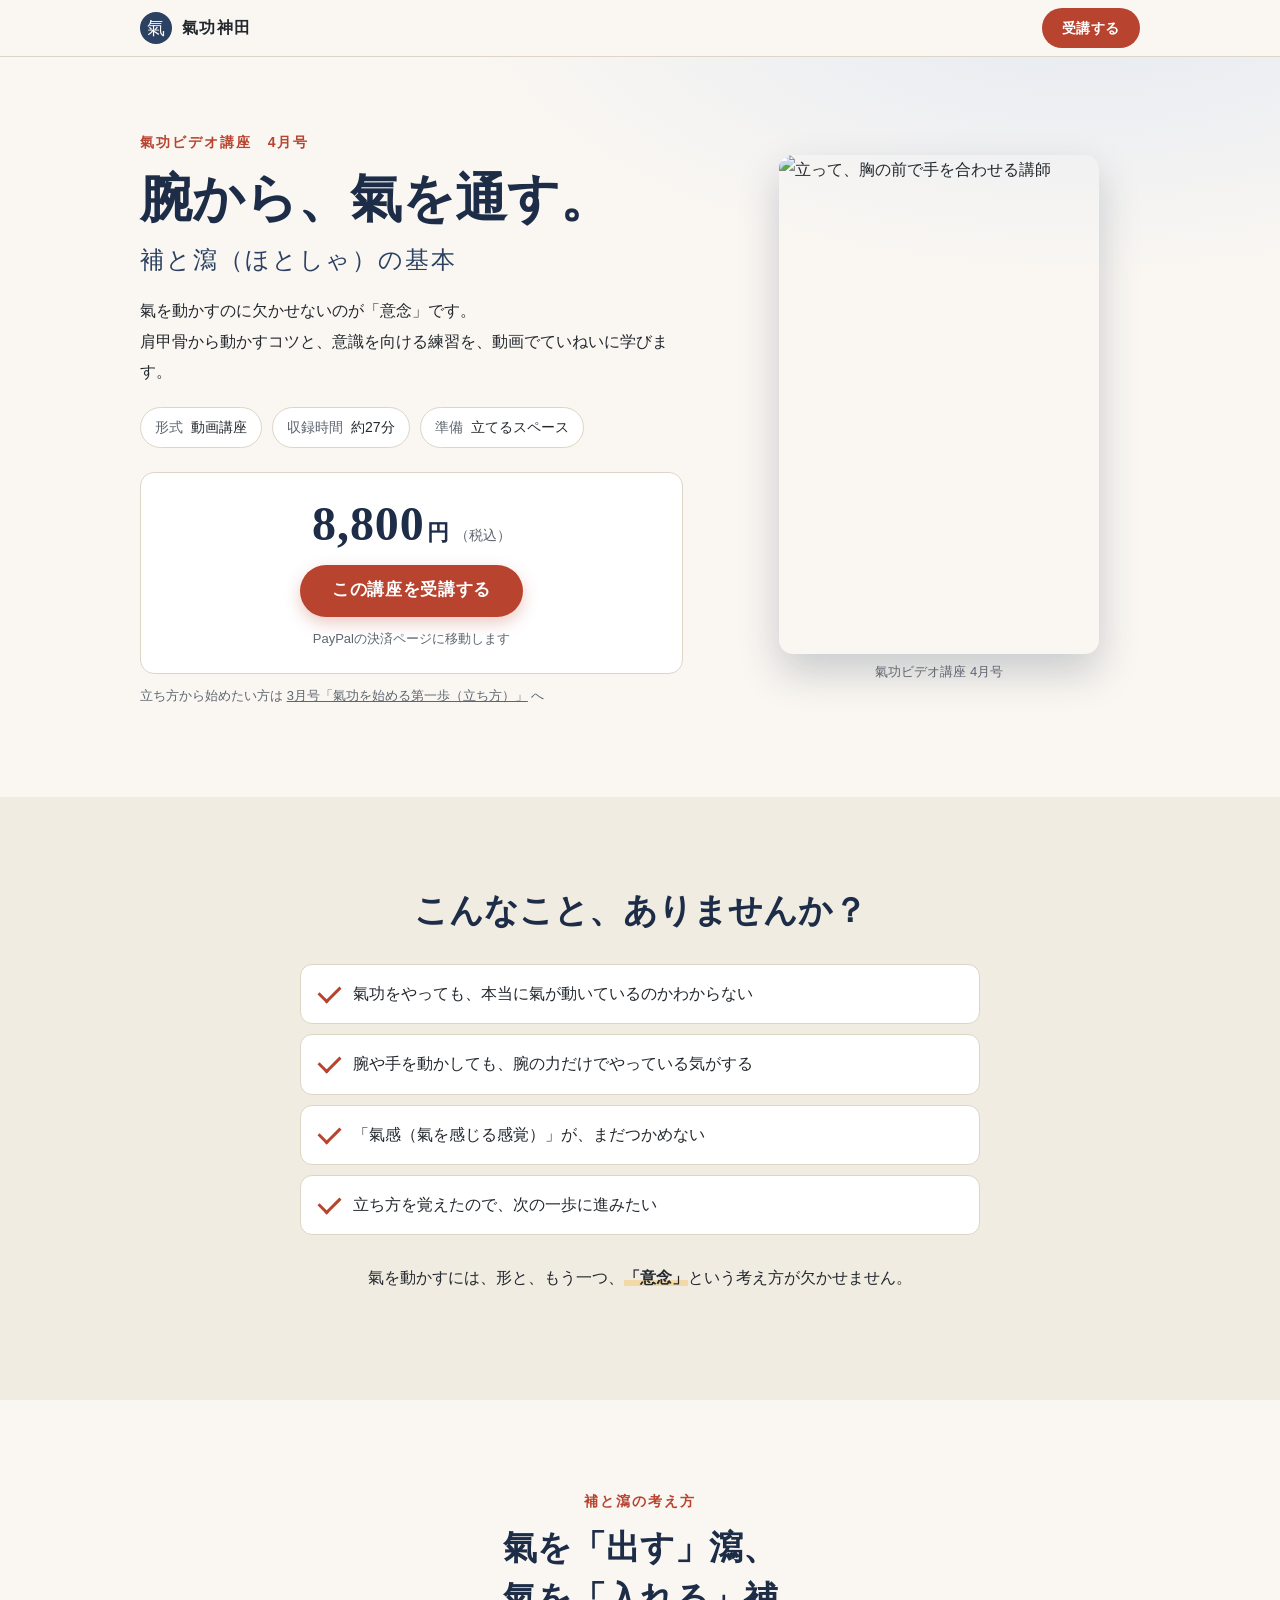
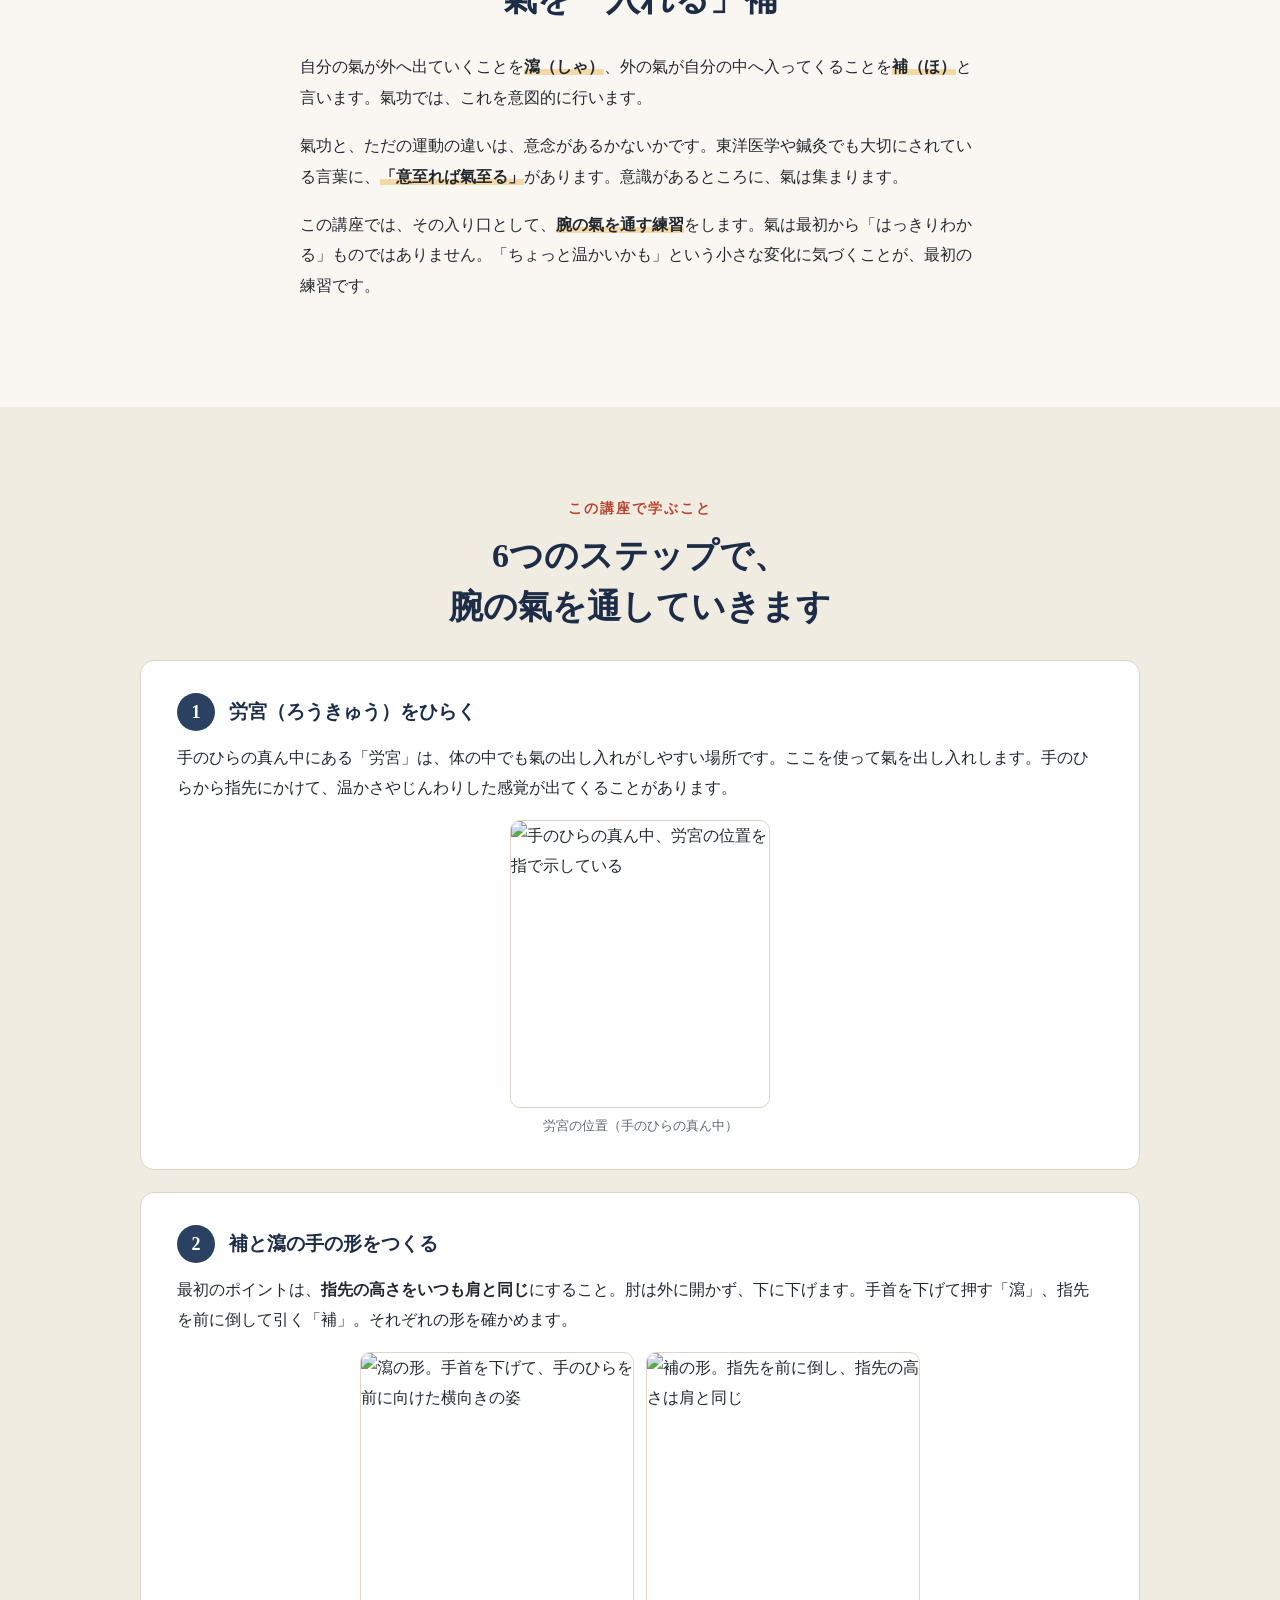
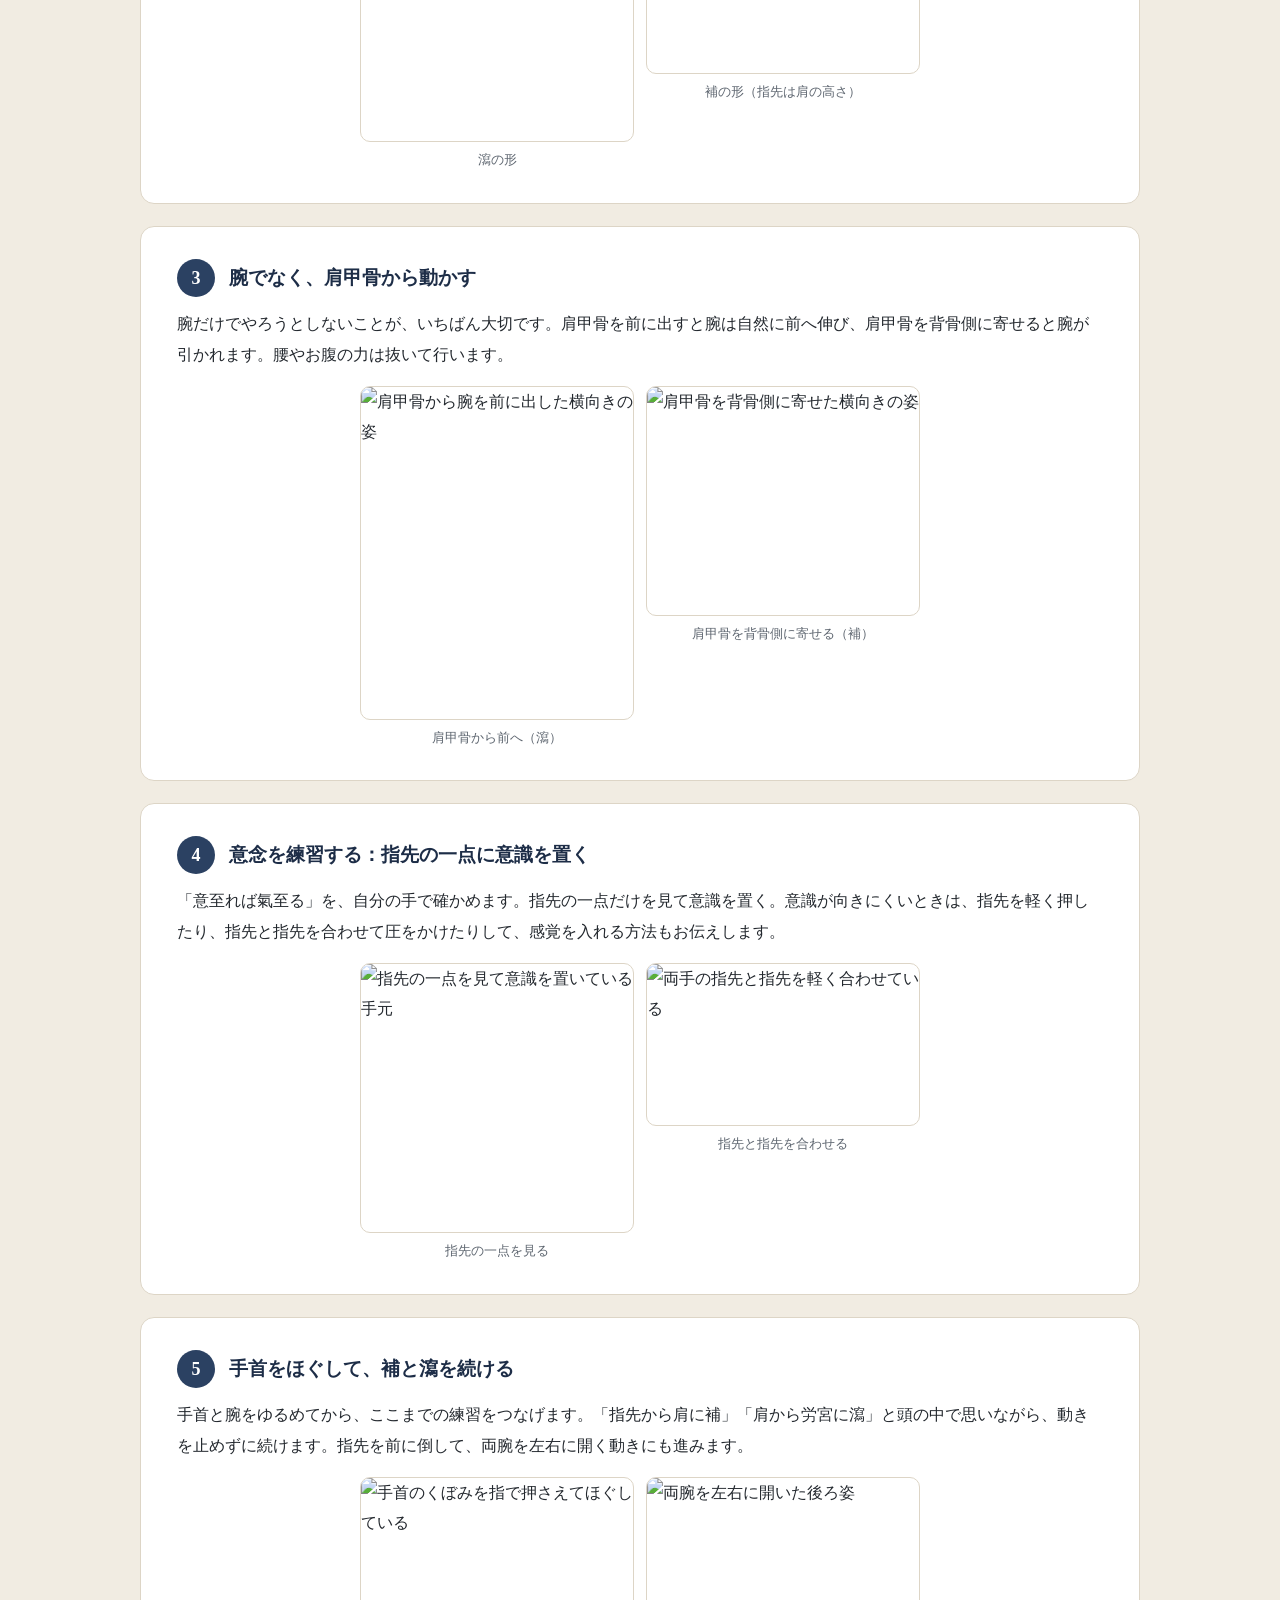
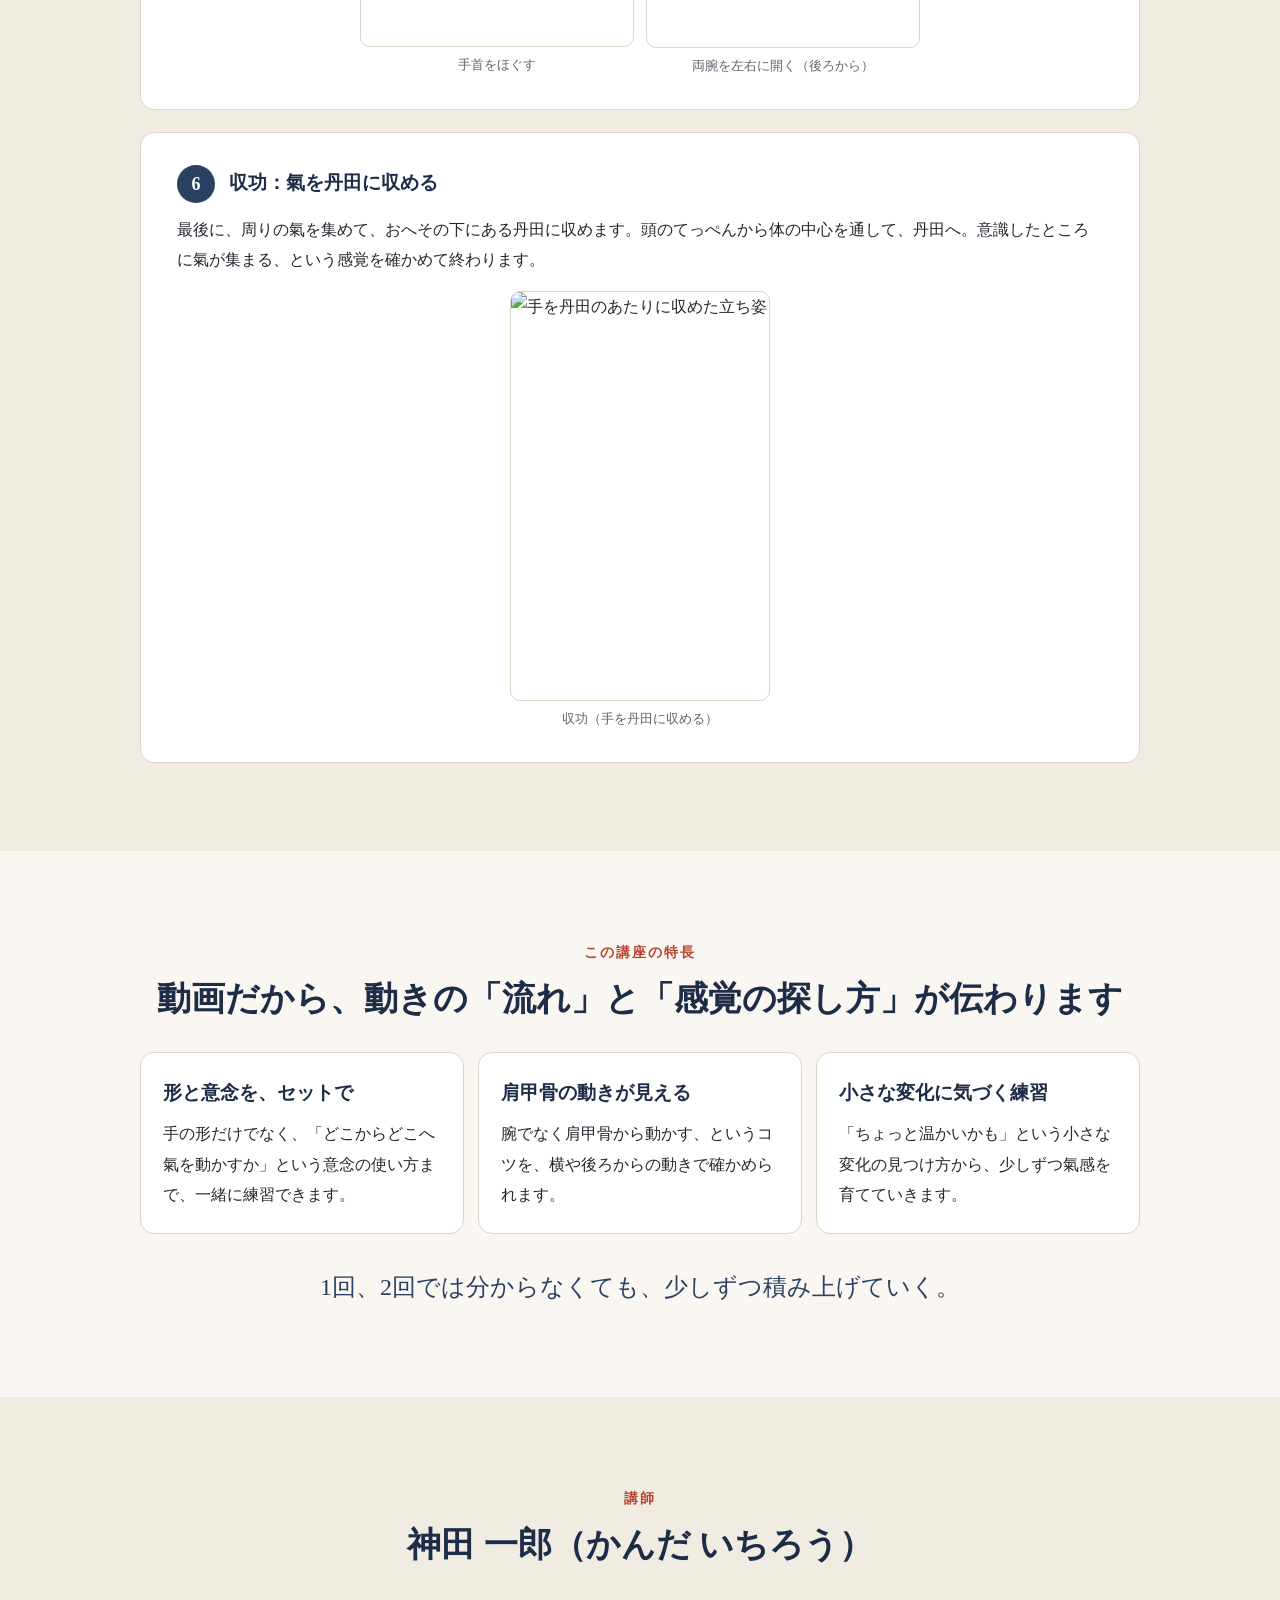
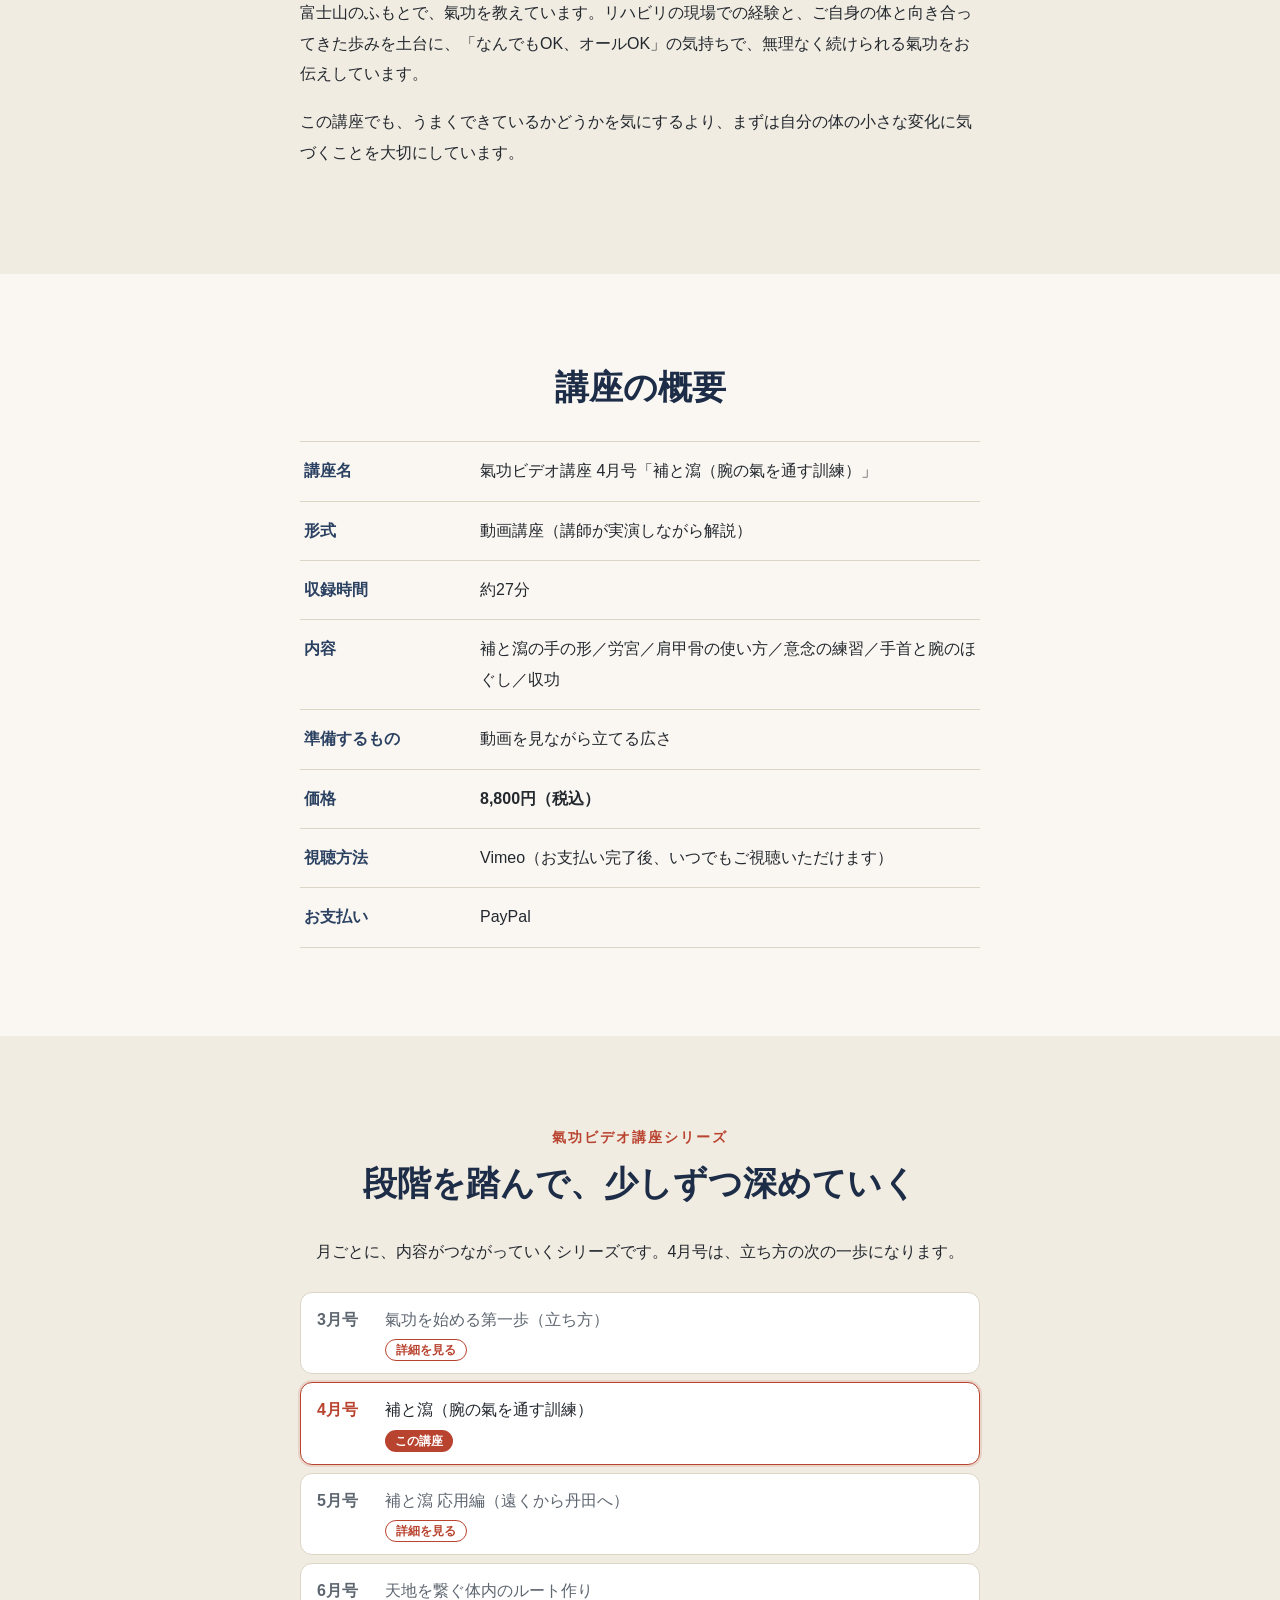
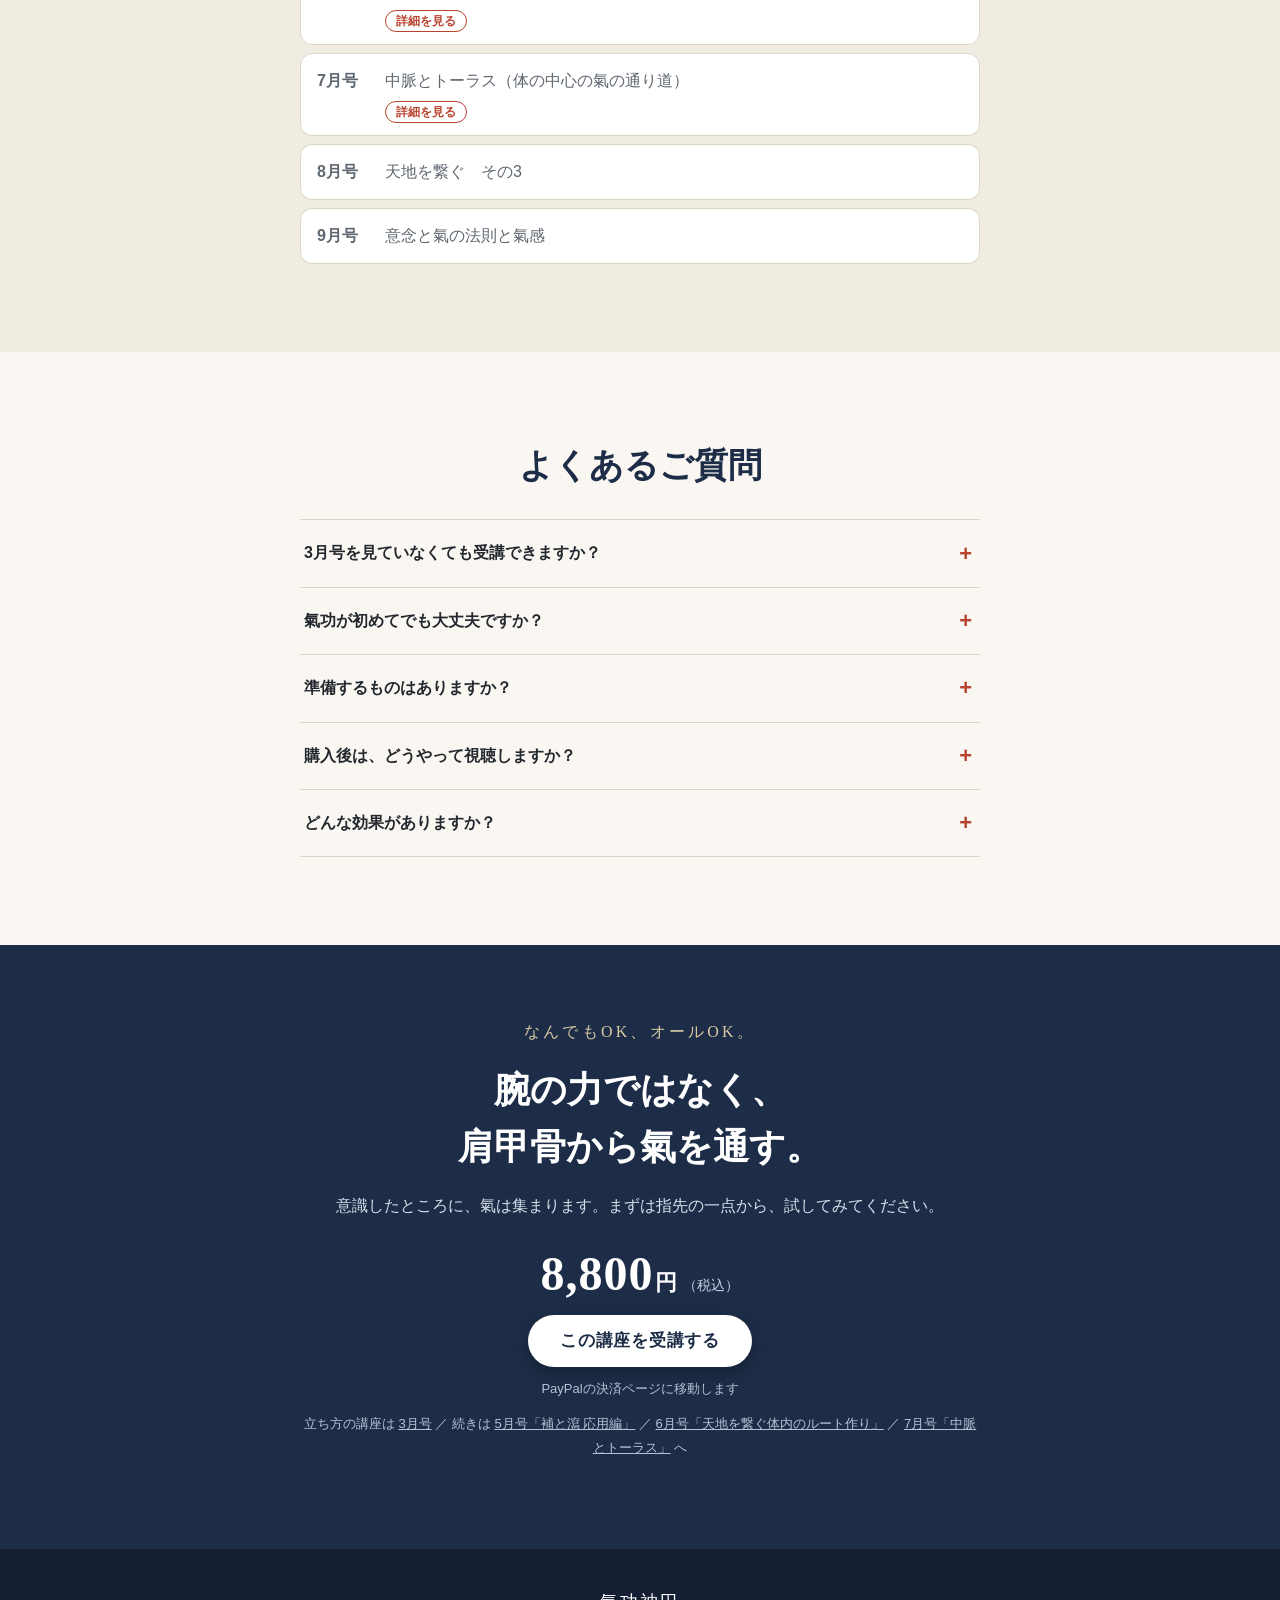
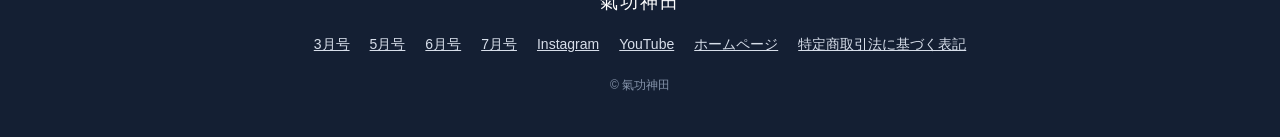
==== commit 5173157c: "Add files via upload" ====
--- a/04/index.html
+++ b/04/index.html
@@ -209,7 +209,7 @@
         <li class="has-link is-current"><a href="./"><span class="s-m">4月号</span><span class="s-t">補と瀉（腕の氣を通す訓練）</span><span class="s-tag">この講座</span></a></li>
         <li class="has-link"><a href="../05/"><span class="s-m">5月号</span><span class="s-t">補と瀉 応用編（遠くから丹田へ）</span><span class="s-tag s-tag-sub">詳細を見る</span></a></li>
         <li class="has-link"><a href="../06/"><span class="s-m">6月号</span><span class="s-t">天地を繋ぐ体内のルート作り</span><span class="s-tag s-tag-sub">詳細を見る</span></a></li>
-        <li><span class="s-m">7月号</span><span class="s-t">天地を繋ぐ　その2</span></li>
+        <li class="has-link"><a href="../07/"><span class="s-m">7月号</span><span class="s-t">中脈とトーラス（体の中心の氣の通り道）</span><span class="s-tag s-tag-sub">詳細を見る</span></a></li>
         <li><span class="s-m">8月号</span><span class="s-t">天地を繋ぐ　その3</span></li>
         <li><span class="s-m">9月号</span><span class="s-t">意念と氣の法則と氣感</span></li>
       </ul>
@@ -252,7 +252,7 @@
       <p class="price price-light"><span class="price-num">8,800</span><span class="price-unit">円</span><span class="price-tax">（税込）</span></p>
       <a class="btn btn-light" href="https://www.paypal.com/ncp/payment/76V9AW6ZMCJ4E" target="_blank" rel="noopener">この講座を受講する</a>
       <p class="note-small">PayPalの決済ページに移動します</p>
-      <p class="note-small prev-link">立ち方の講座は <a href="../">3月号</a> ／ 続きは <a href="../05/">5月号「補と瀉 応用編」</a> ／ <a href="../06/">6月号「天地を繋ぐ体内のルート作り」</a> へ</p>
+      <p class="note-small prev-link">立ち方の講座は <a href="../">3月号</a> ／ 続きは <a href="../05/">5月号「補と瀉 応用編」</a> ／ <a href="../06/">6月号「天地を繋ぐ体内のルート作り」</a> ／ <a href="../07/">7月号「中脈とトーラス」</a> へ</p>
     </div>
   </section>
 
@@ -265,6 +265,7 @@
       <li><a href="../">3月号</a></li>
       <li><a href="../05/">5月号</a></li>
       <li><a href="../06/">6月号</a></li>
+      <li><a href="../07/">7月号</a></li>
       <li><a href="https://www.instagram.com/qigongkanda_fujisan/" target="_blank" rel="noopener">Instagram</a></li>
       <li><a href="https://www.youtube.com/@%E6%B0%A3%E5%8A%9F%E7%A5%9E%E7%94%B0" target="_blank" rel="noopener">YouTube</a></li>
       <li><a href="https://www.qigong-kanda.com/" target="_blank" rel="noopener">ホームページ</a></li>
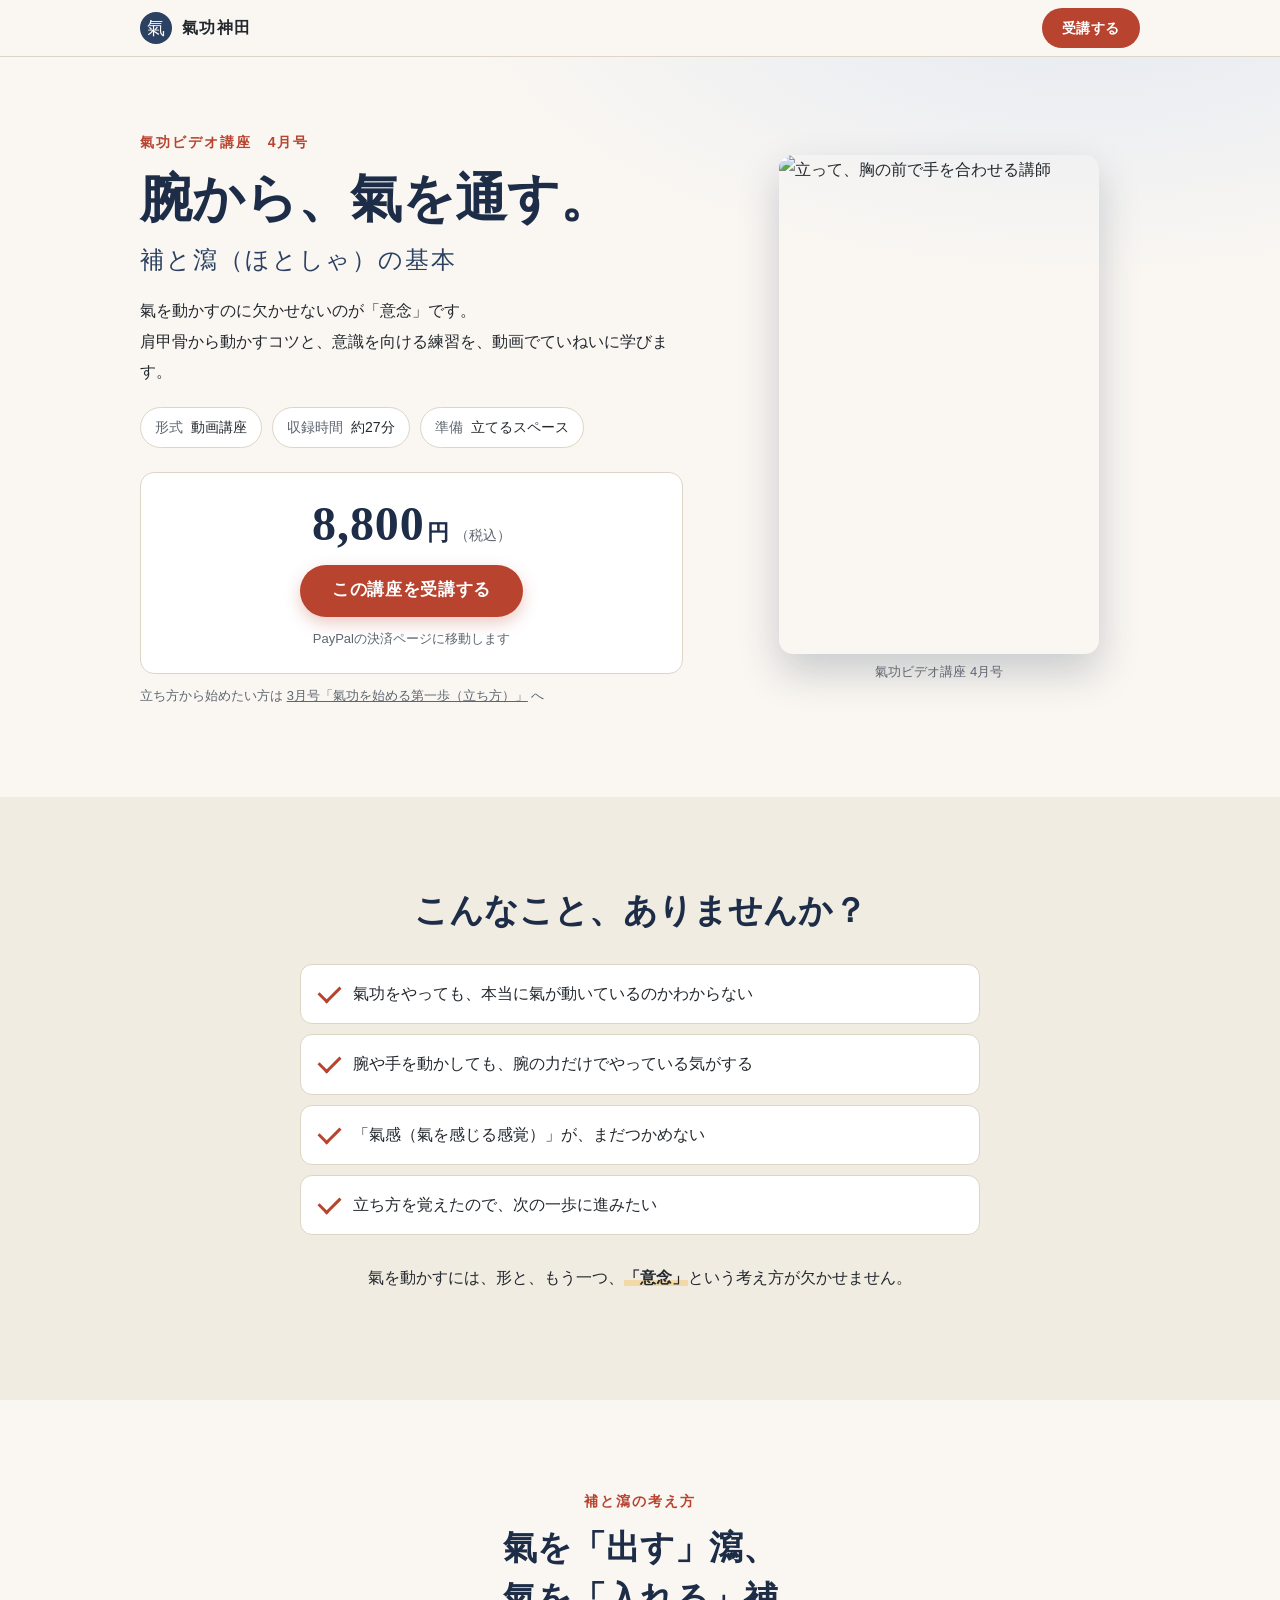
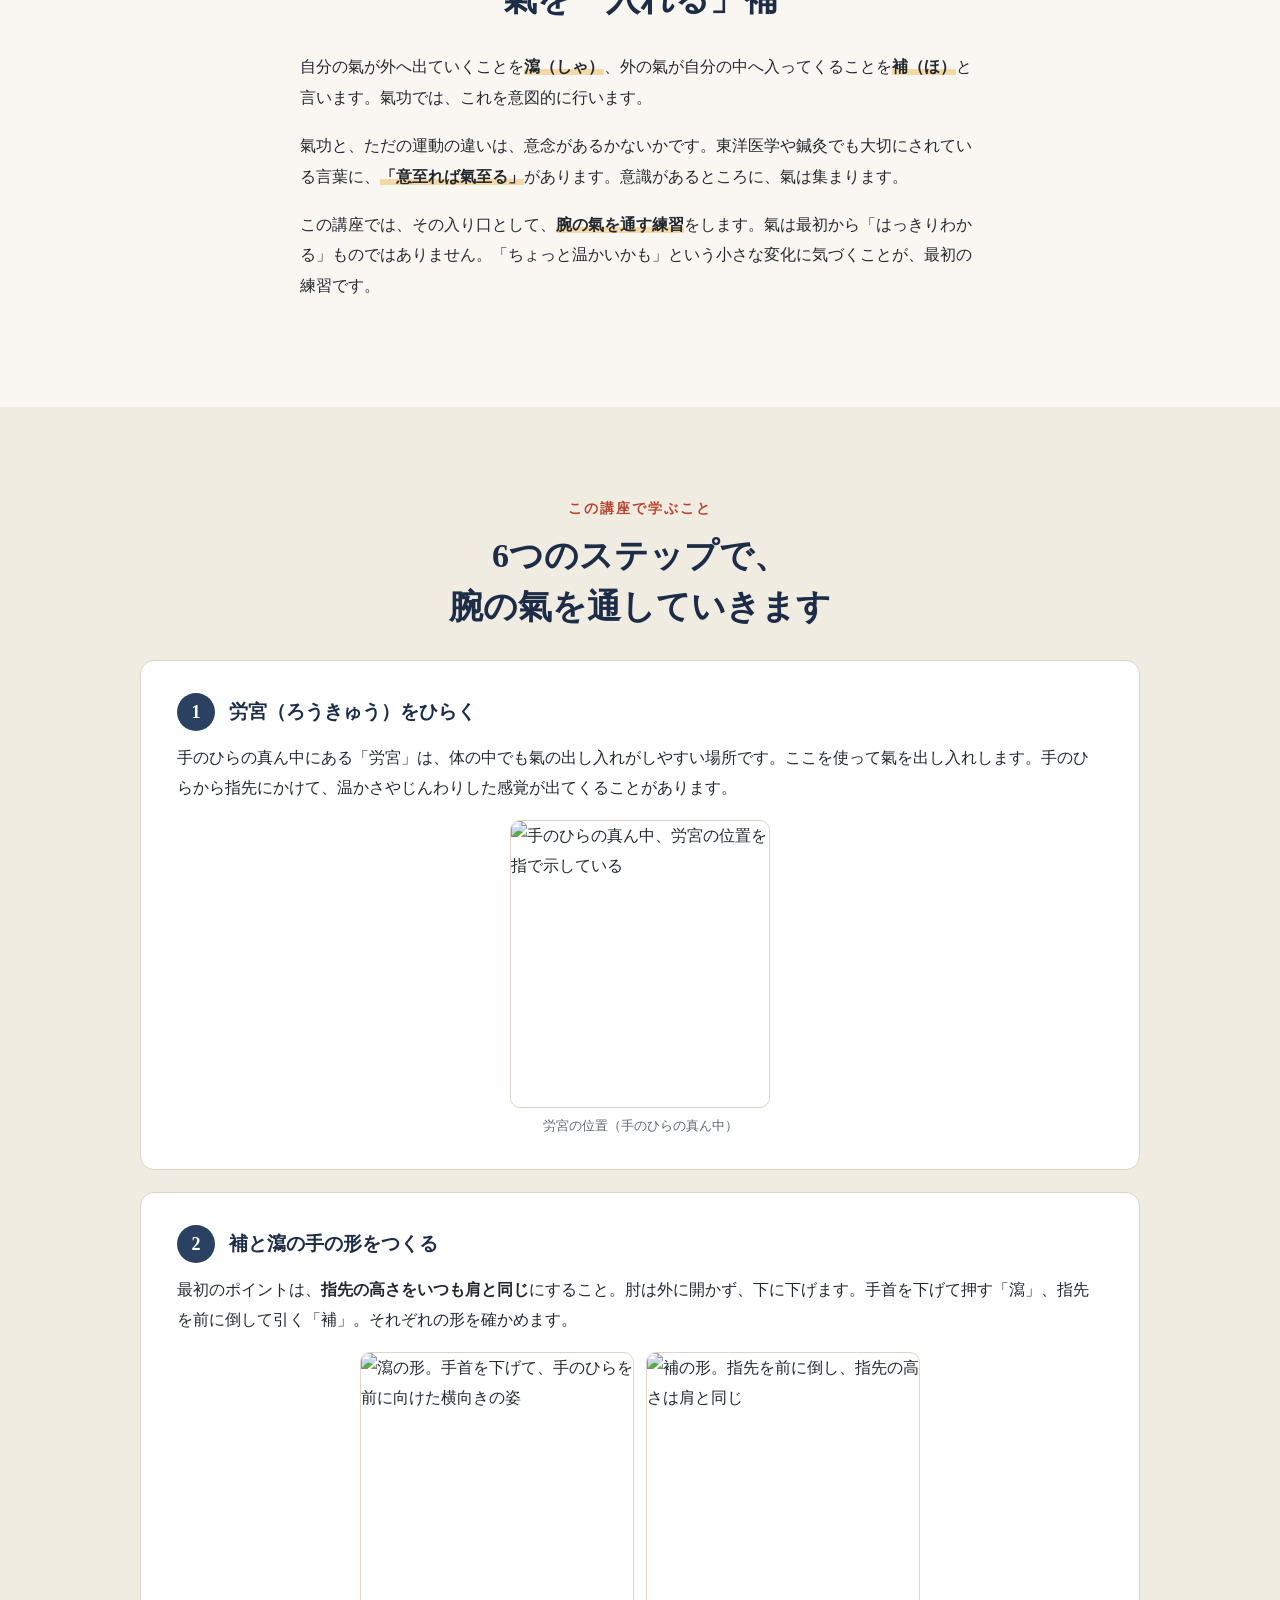
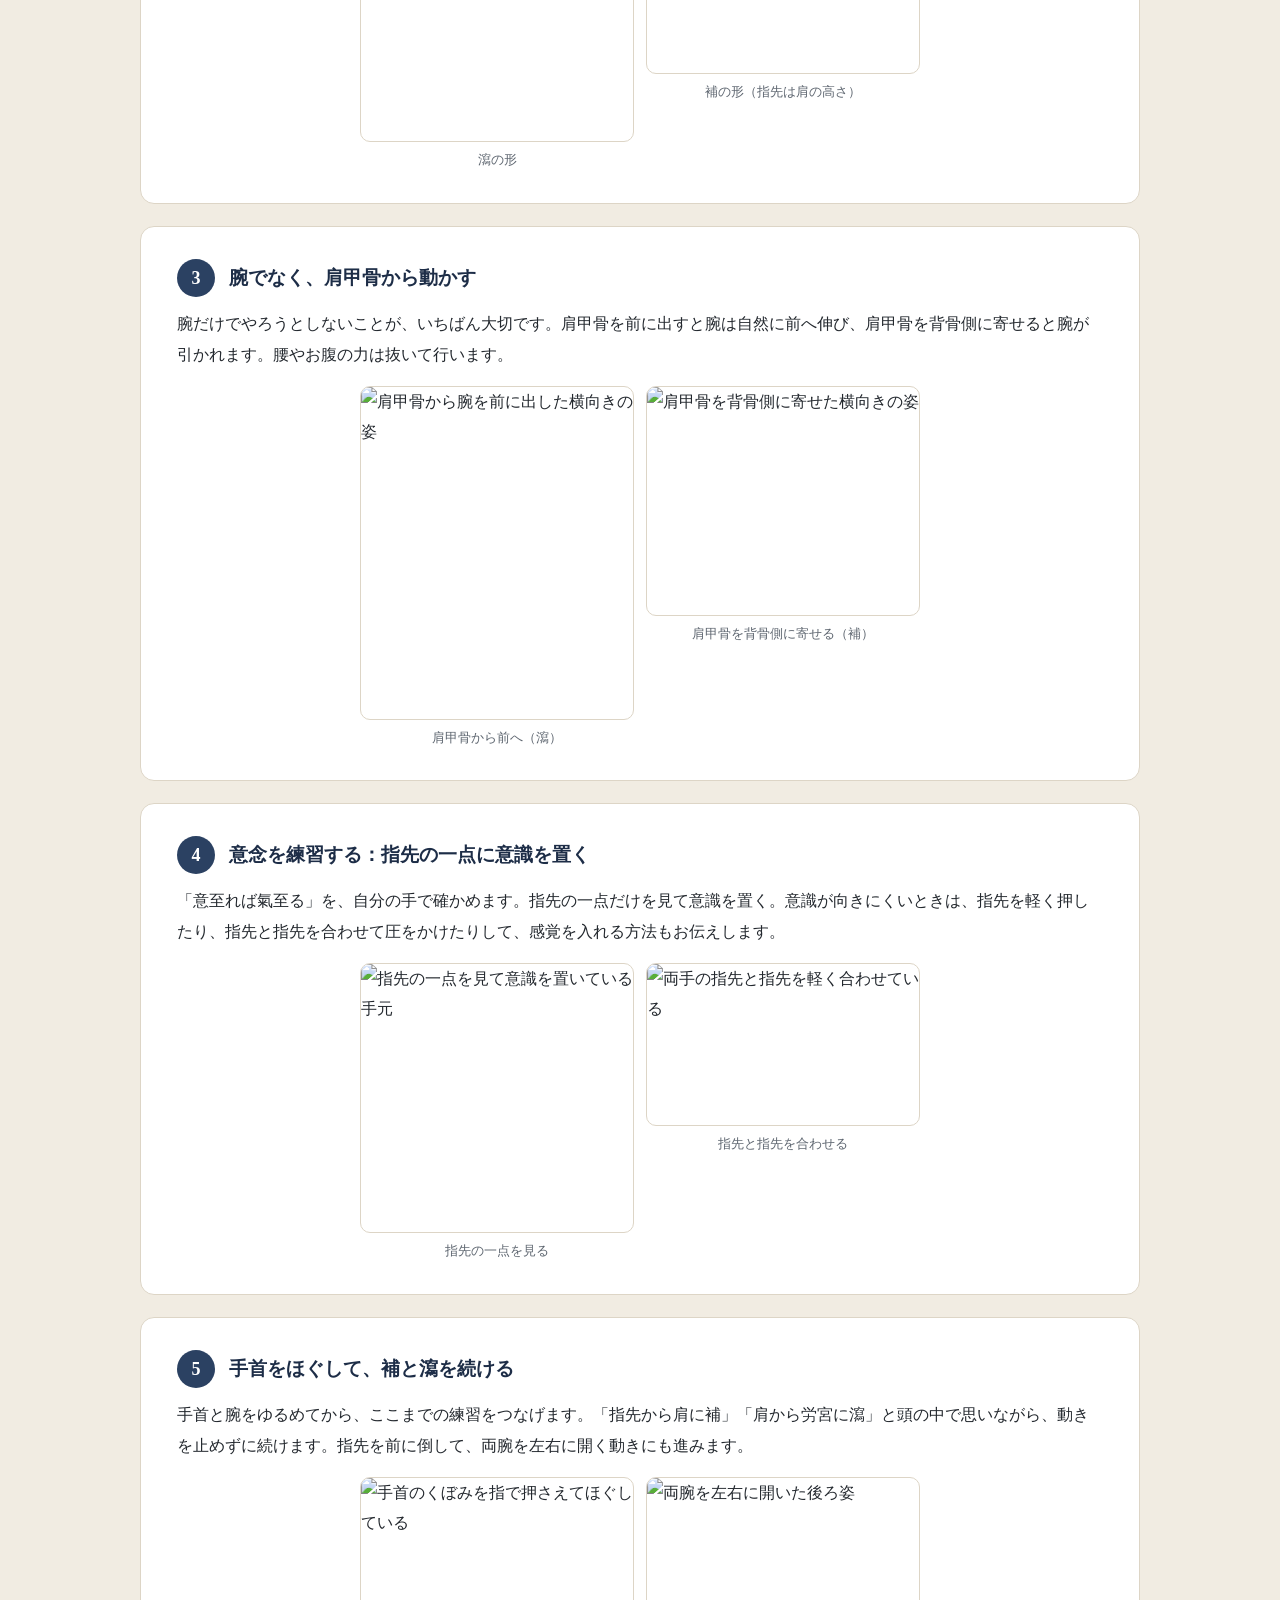
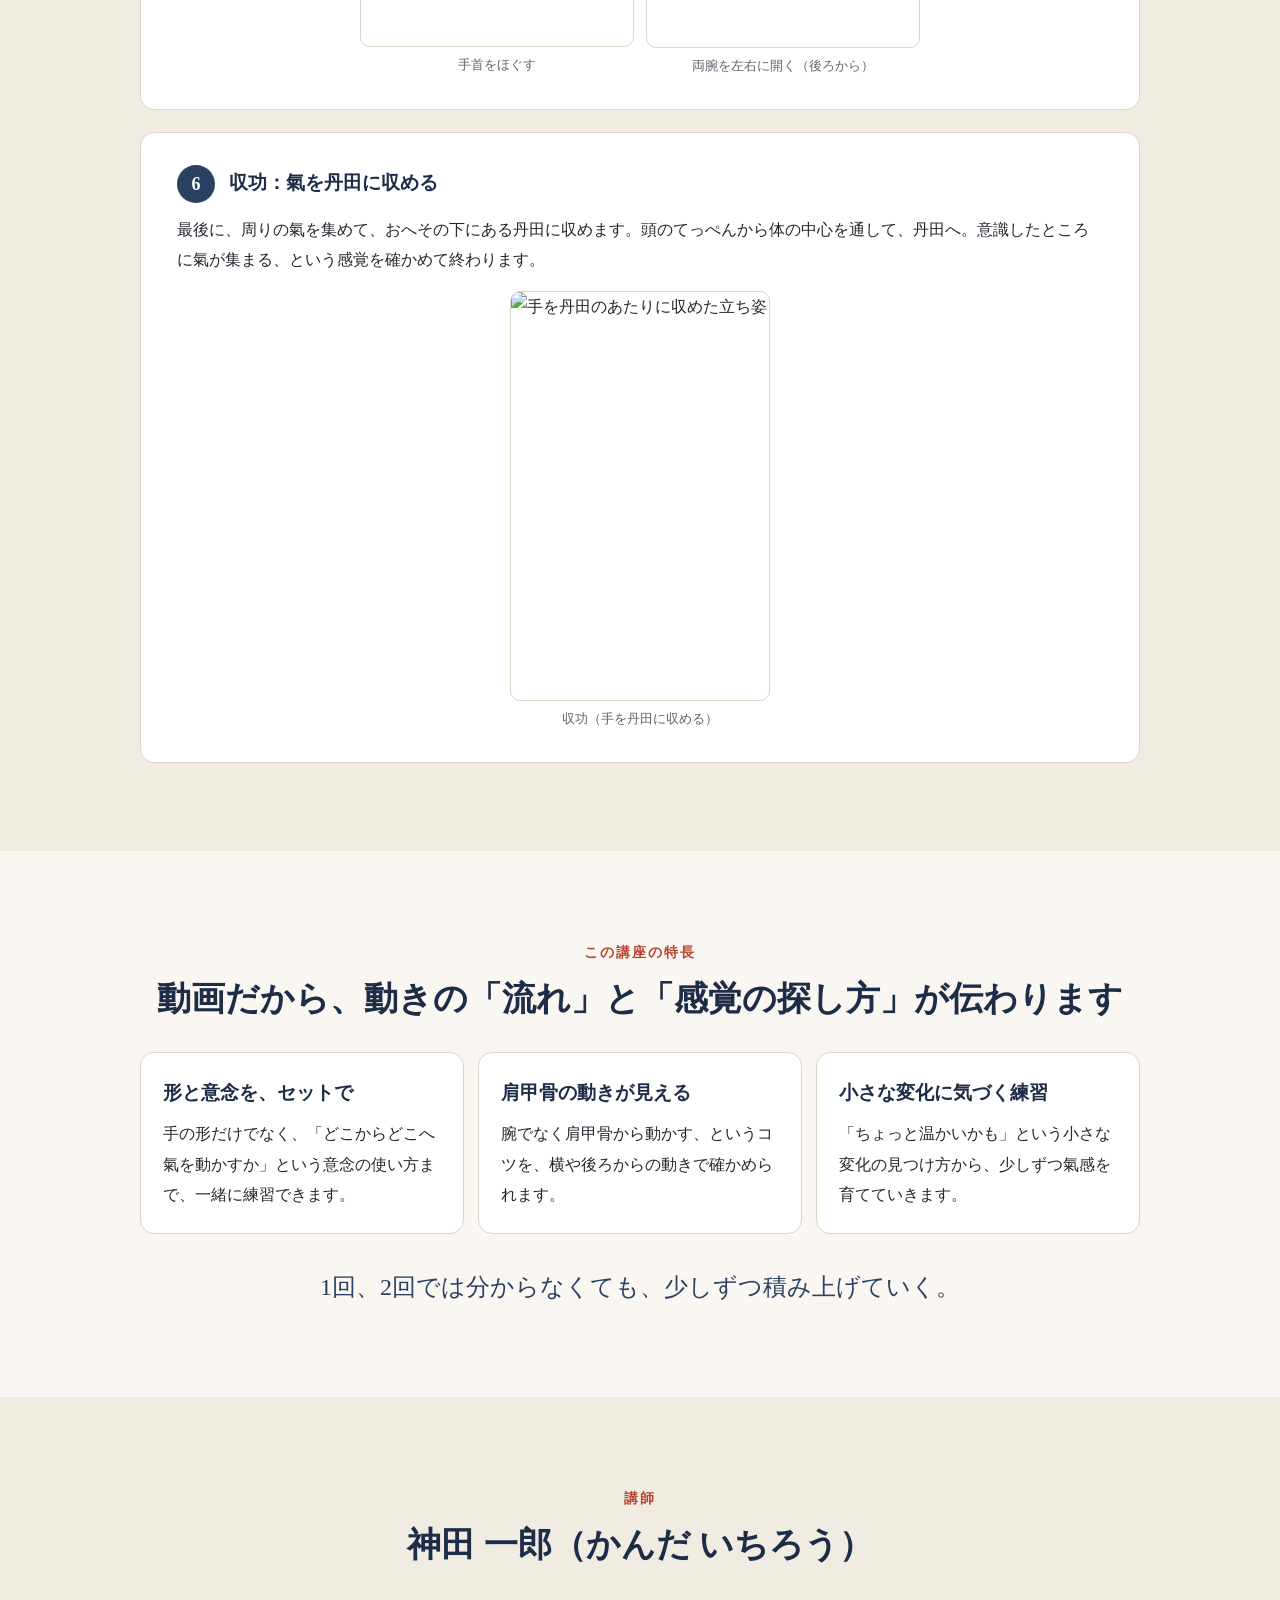
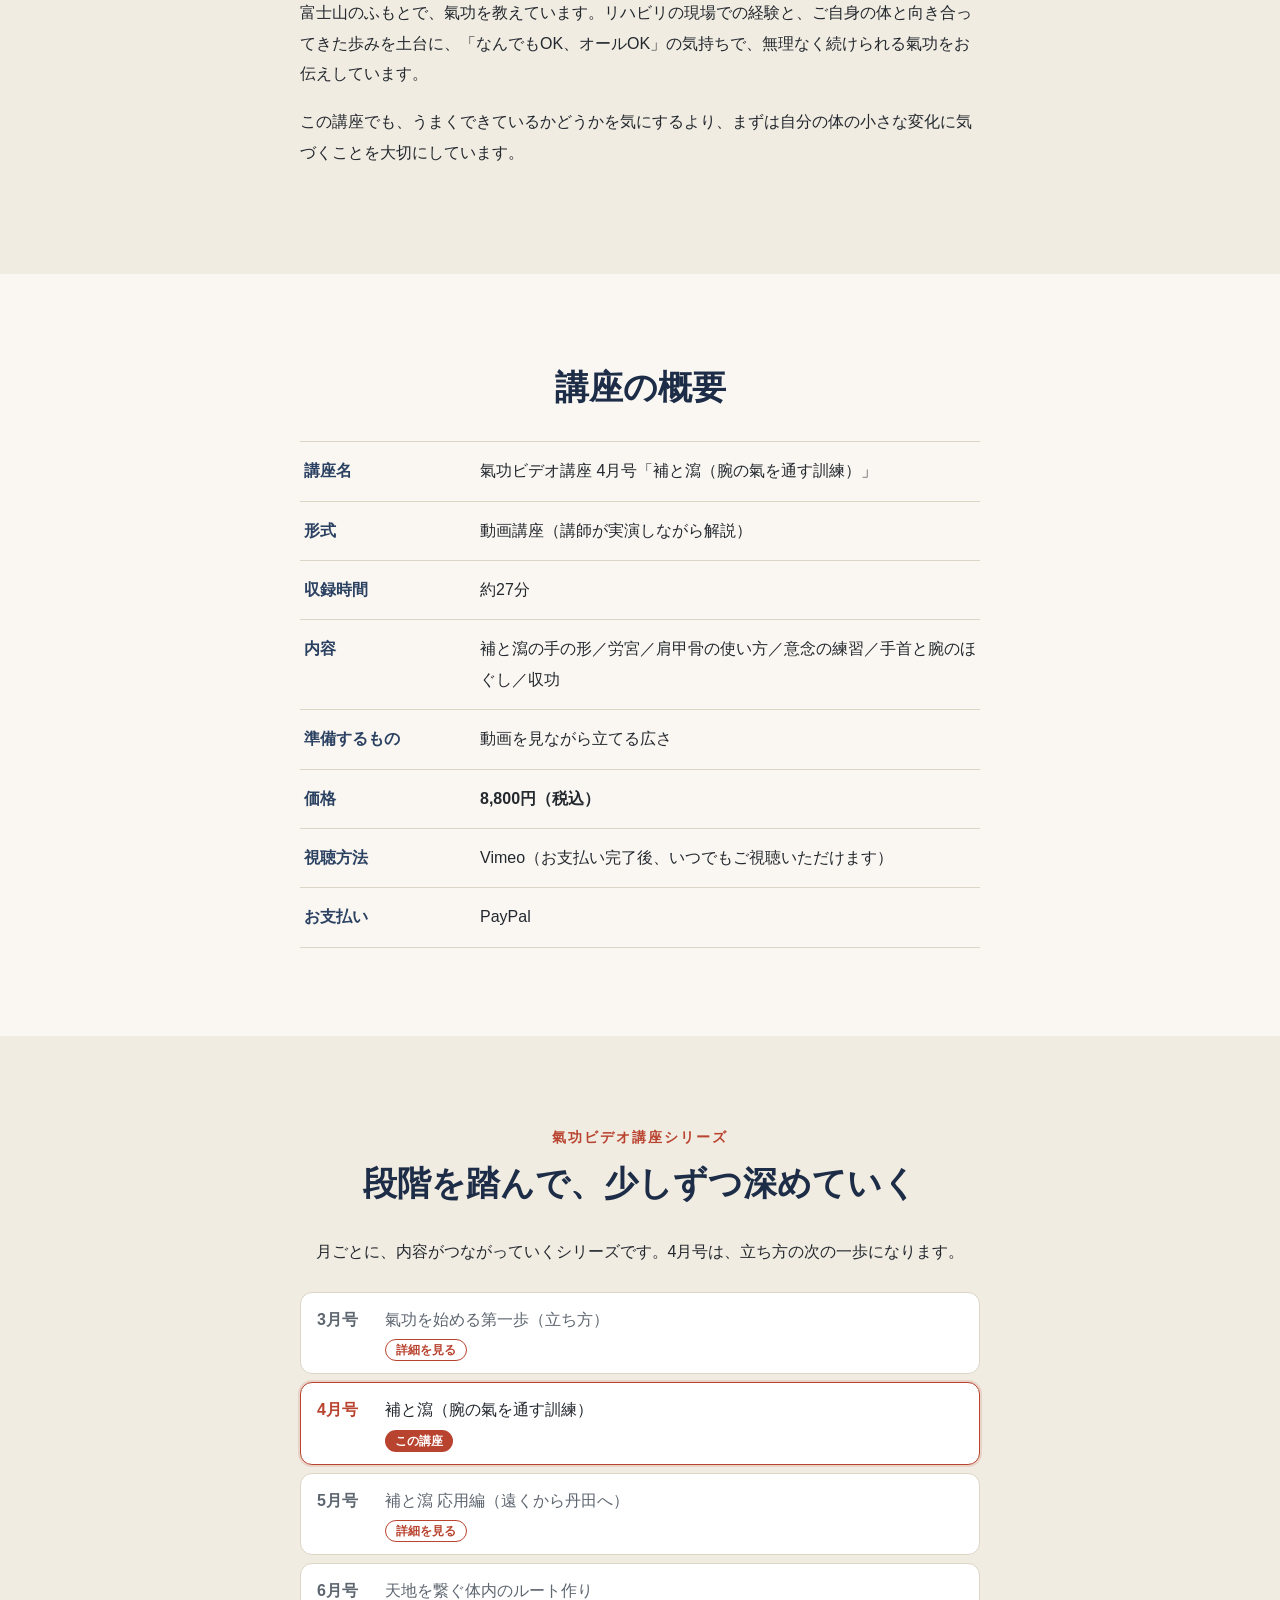
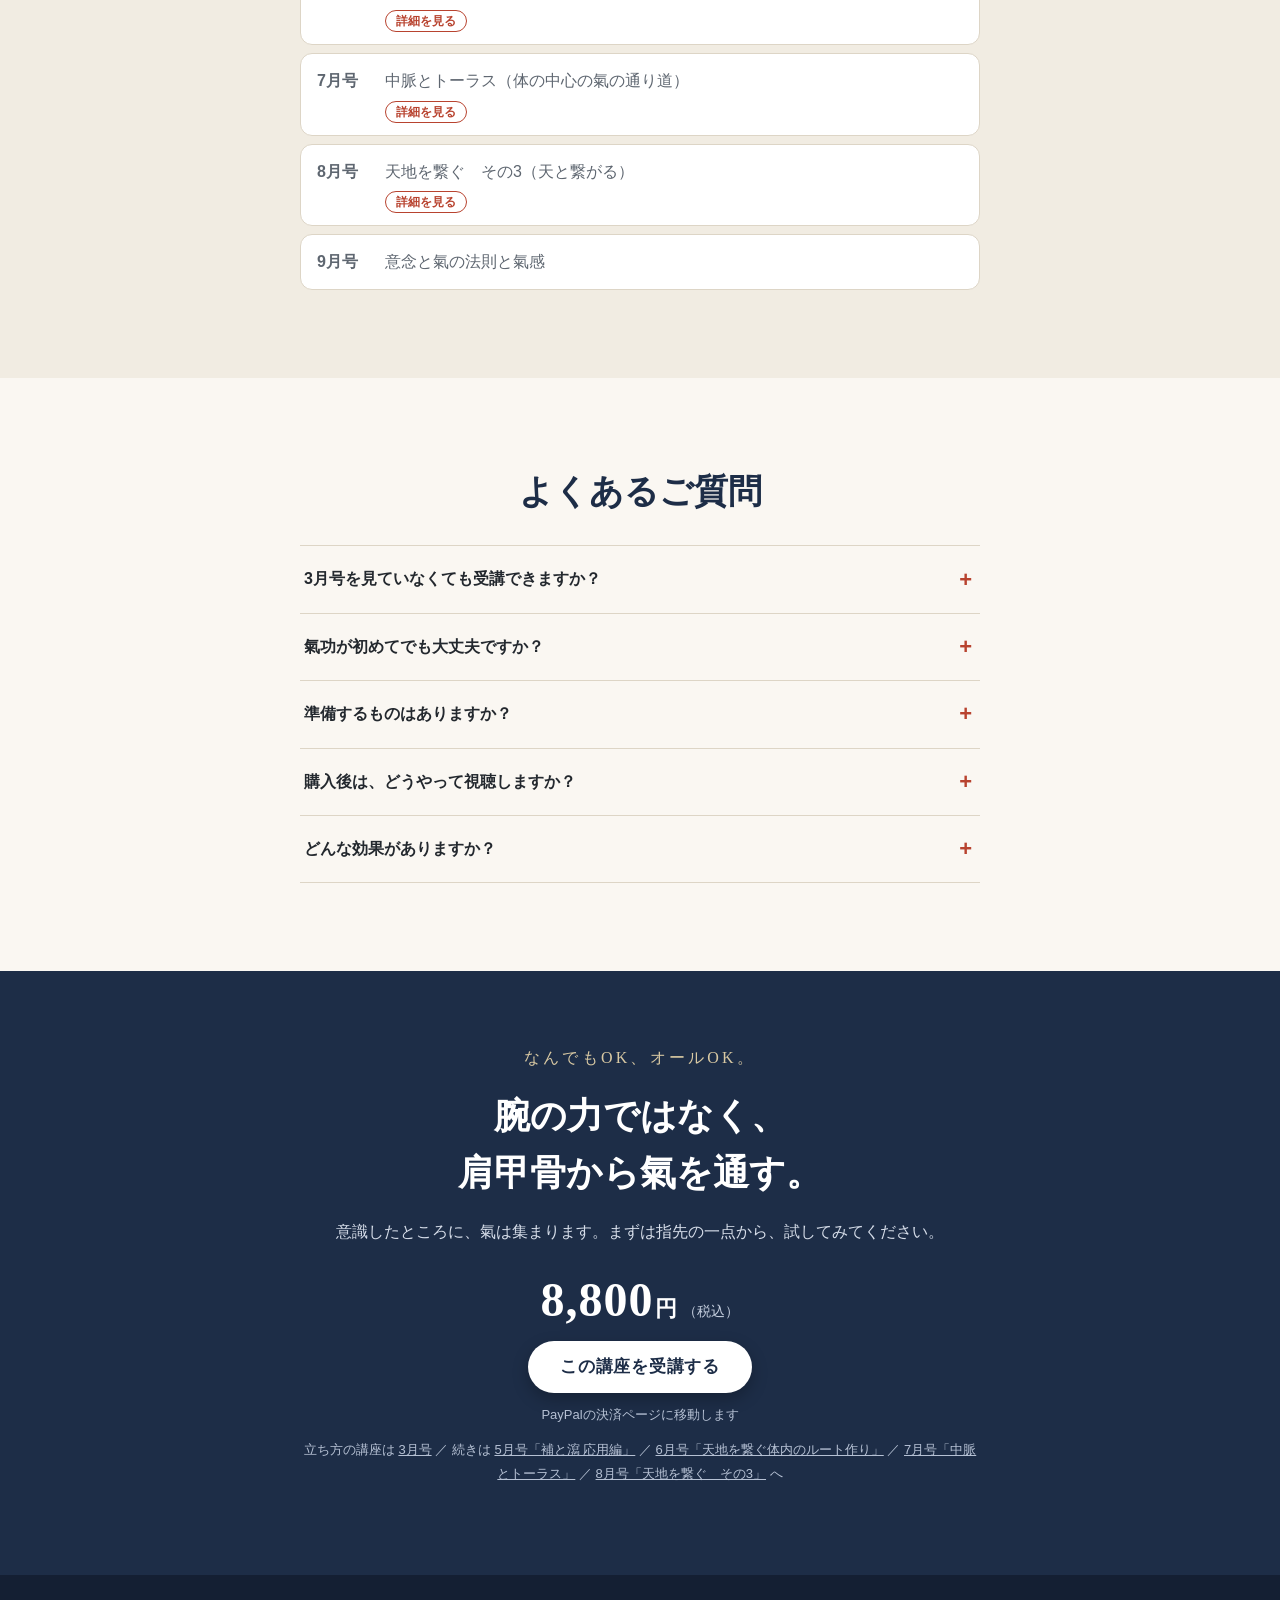
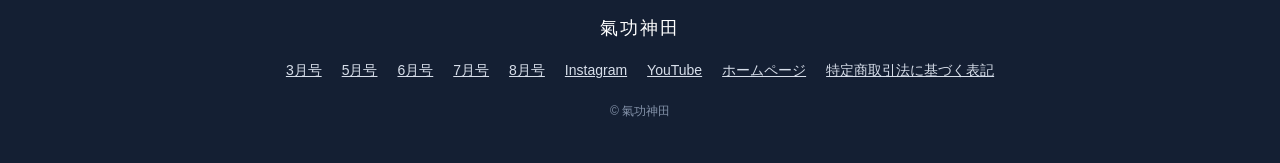
==== commit 87150c16: "Add files via upload" ====
--- a/04/index.html
+++ b/04/index.html
@@ -210,7 +210,7 @@
         <li class="has-link"><a href="../05/"><span class="s-m">5月号</span><span class="s-t">補と瀉 応用編（遠くから丹田へ）</span><span class="s-tag s-tag-sub">詳細を見る</span></a></li>
         <li class="has-link"><a href="../06/"><span class="s-m">6月号</span><span class="s-t">天地を繋ぐ体内のルート作り</span><span class="s-tag s-tag-sub">詳細を見る</span></a></li>
         <li class="has-link"><a href="../07/"><span class="s-m">7月号</span><span class="s-t">中脈とトーラス（体の中心の氣の通り道）</span><span class="s-tag s-tag-sub">詳細を見る</span></a></li>
-        <li><span class="s-m">8月号</span><span class="s-t">天地を繋ぐ　その3</span></li>
+        <li class="has-link"><a href="../08/"><span class="s-m">8月号</span><span class="s-t">天地を繋ぐ　その3（天と繋がる）</span><span class="s-tag s-tag-sub">詳細を見る</span></a></li>
         <li><span class="s-m">9月号</span><span class="s-t">意念と氣の法則と氣感</span></li>
       </ul>
     </div>
@@ -252,7 +252,7 @@
       <p class="price price-light"><span class="price-num">8,800</span><span class="price-unit">円</span><span class="price-tax">（税込）</span></p>
       <a class="btn btn-light" href="https://www.paypal.com/ncp/payment/76V9AW6ZMCJ4E" target="_blank" rel="noopener">この講座を受講する</a>
       <p class="note-small">PayPalの決済ページに移動します</p>
-      <p class="note-small prev-link">立ち方の講座は <a href="../">3月号</a> ／ 続きは <a href="../05/">5月号「補と瀉 応用編」</a> ／ <a href="../06/">6月号「天地を繋ぐ体内のルート作り」</a> ／ <a href="../07/">7月号「中脈とトーラス」</a> へ</p>
+      <p class="note-small prev-link">立ち方の講座は <a href="../">3月号</a> ／ 続きは <a href="../05/">5月号「補と瀉 応用編」</a> ／ <a href="../06/">6月号「天地を繋ぐ体内のルート作り」</a> ／ <a href="../07/">7月号「中脈とトーラス」</a> ／ <a href="../08/">8月号「天地を繋ぐ　その3」</a> へ</p>
     </div>
   </section>
 
@@ -266,6 +266,7 @@
       <li><a href="../05/">5月号</a></li>
       <li><a href="../06/">6月号</a></li>
       <li><a href="../07/">7月号</a></li>
+      <li><a href="../08/">8月号</a></li>
       <li><a href="https://www.instagram.com/qigongkanda_fujisan/" target="_blank" rel="noopener">Instagram</a></li>
       <li><a href="https://www.youtube.com/@%E6%B0%A3%E5%8A%9F%E7%A5%9E%E7%94%B0" target="_blank" rel="noopener">YouTube</a></li>
       <li><a href="https://www.qigong-kanda.com/" target="_blank" rel="noopener">ホームページ</a></li>
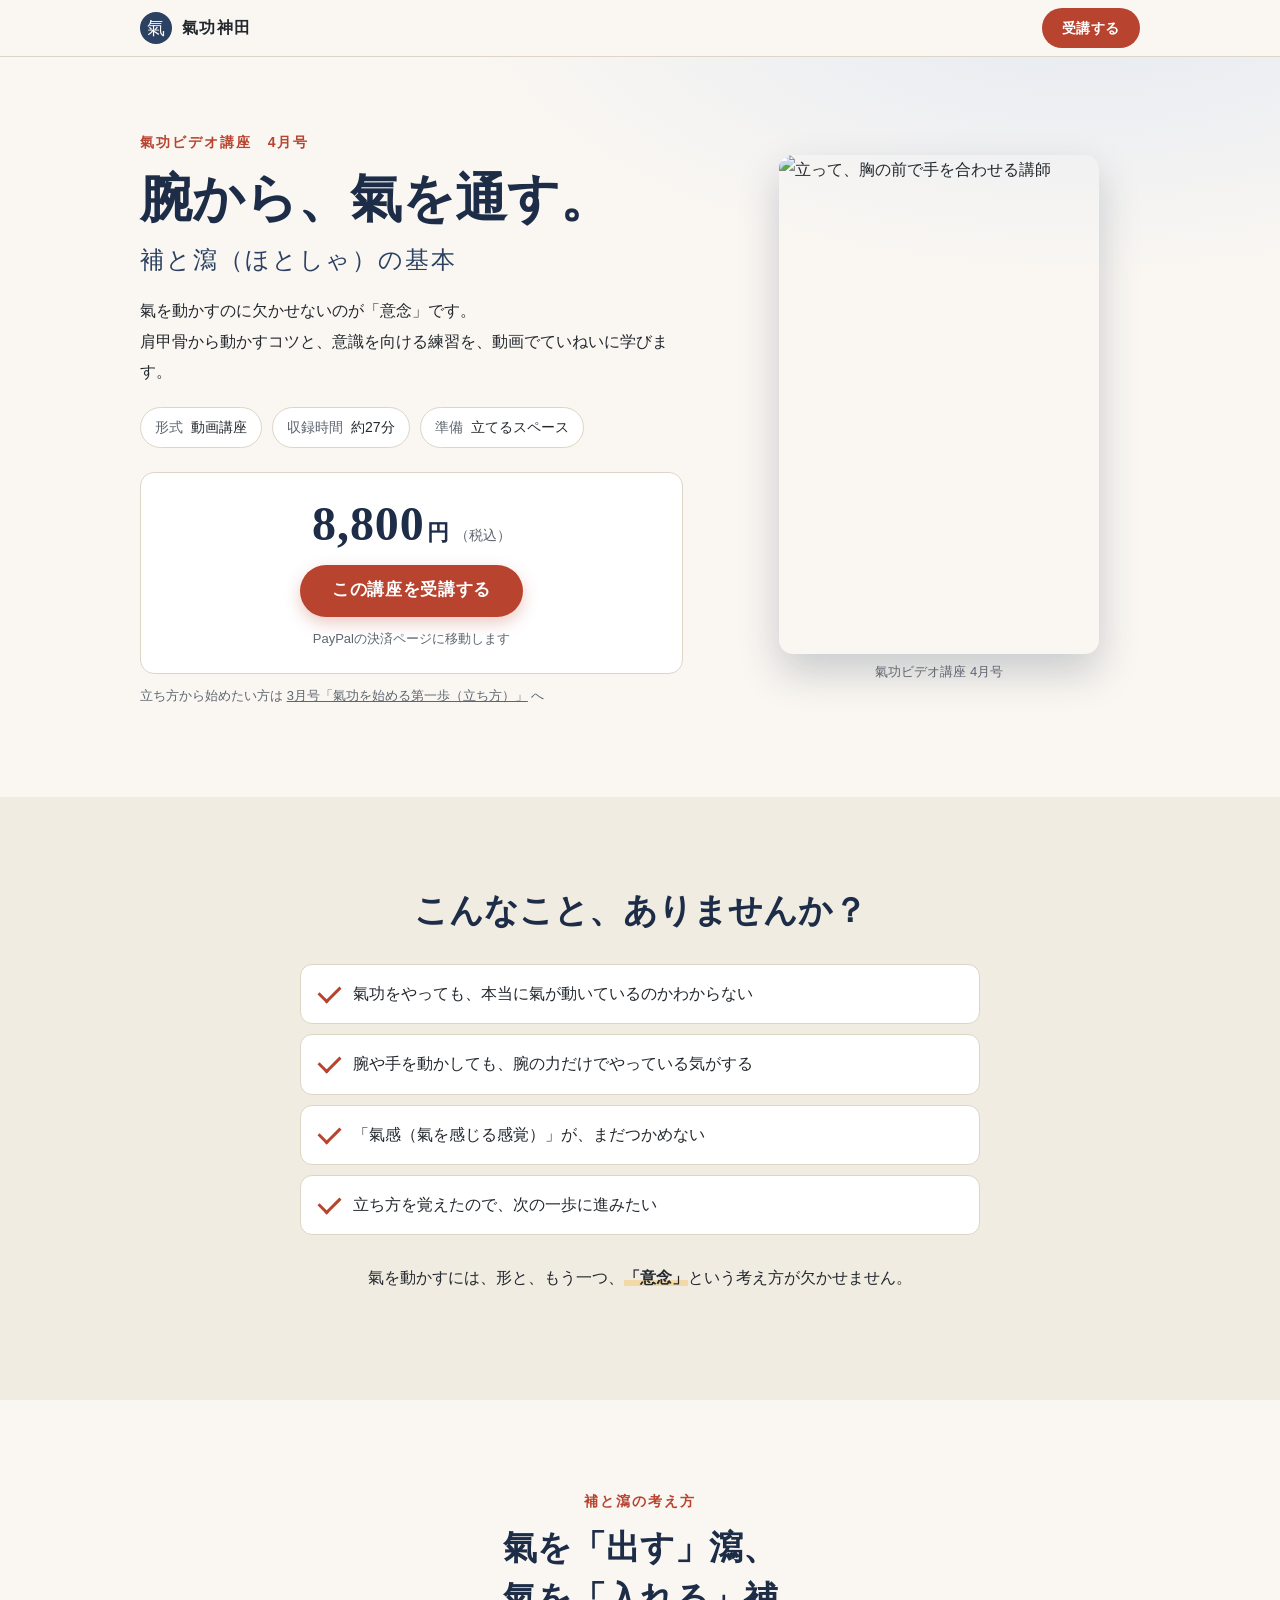
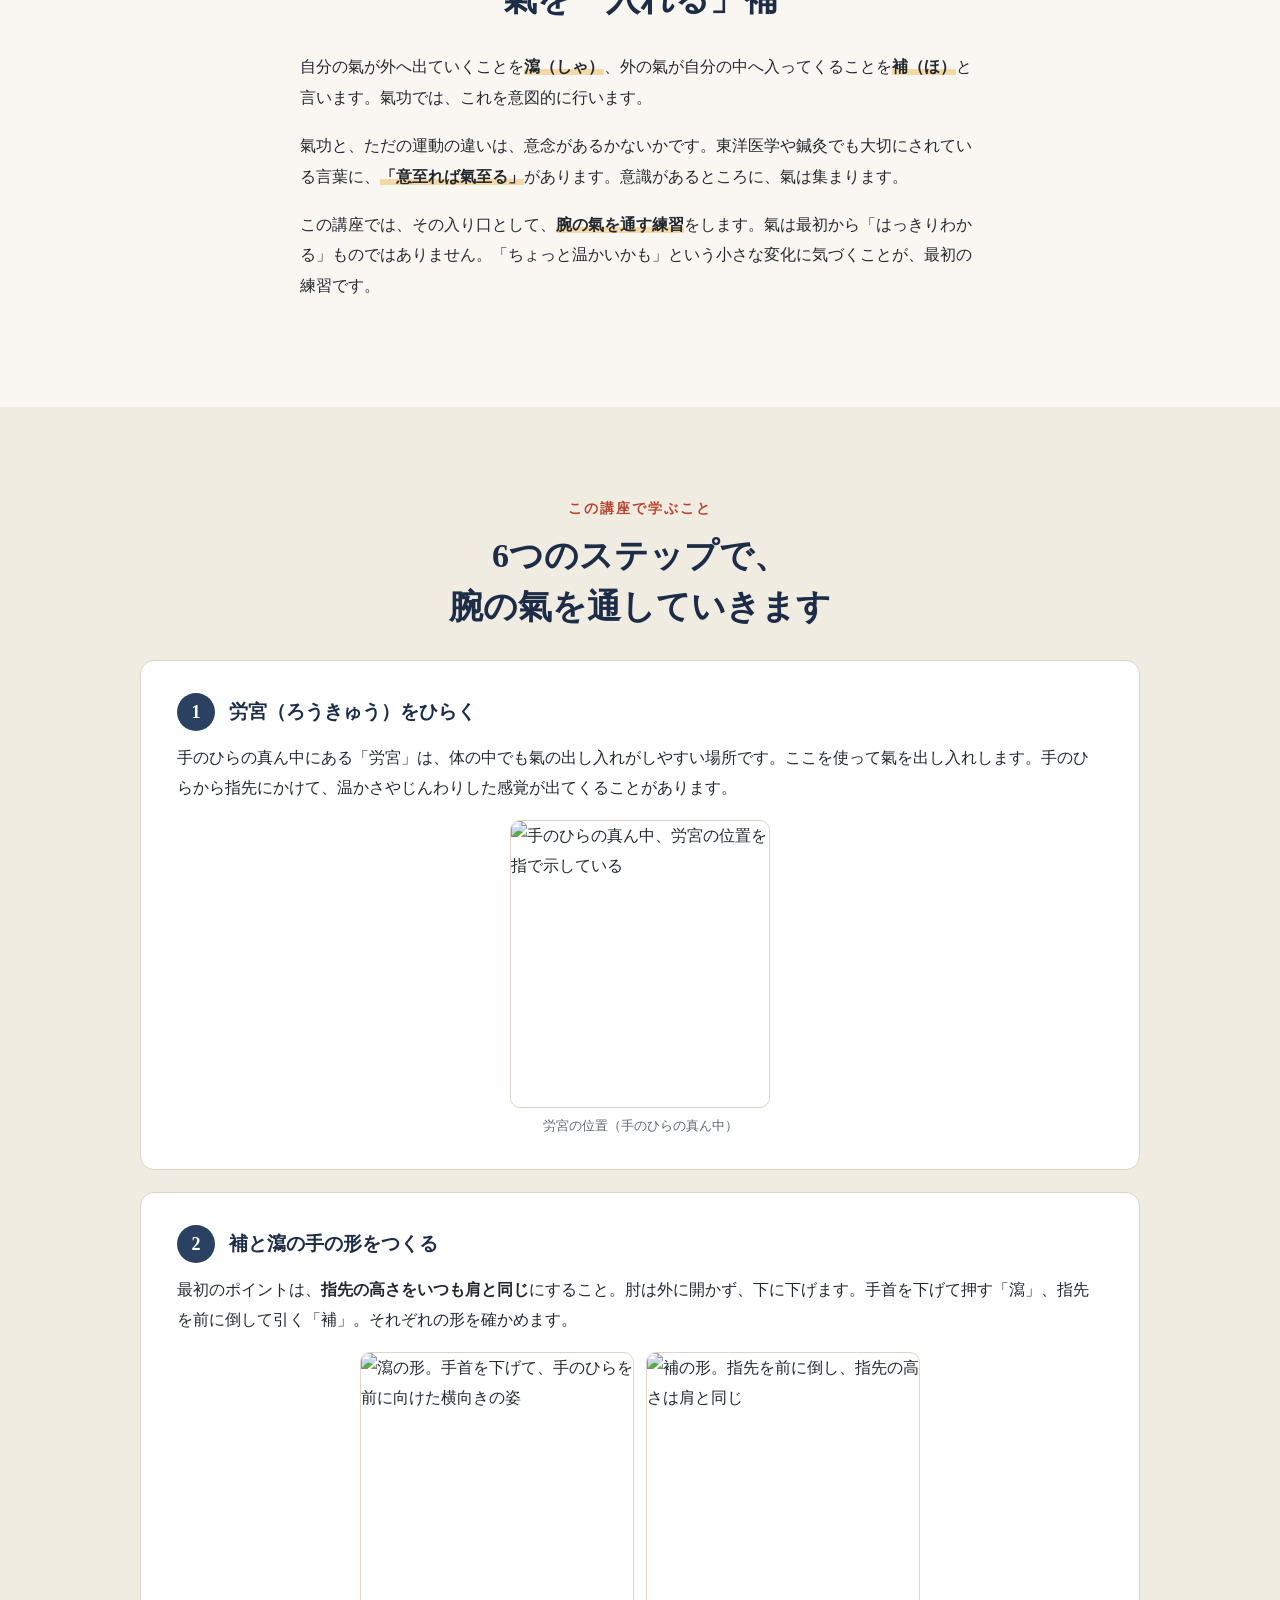
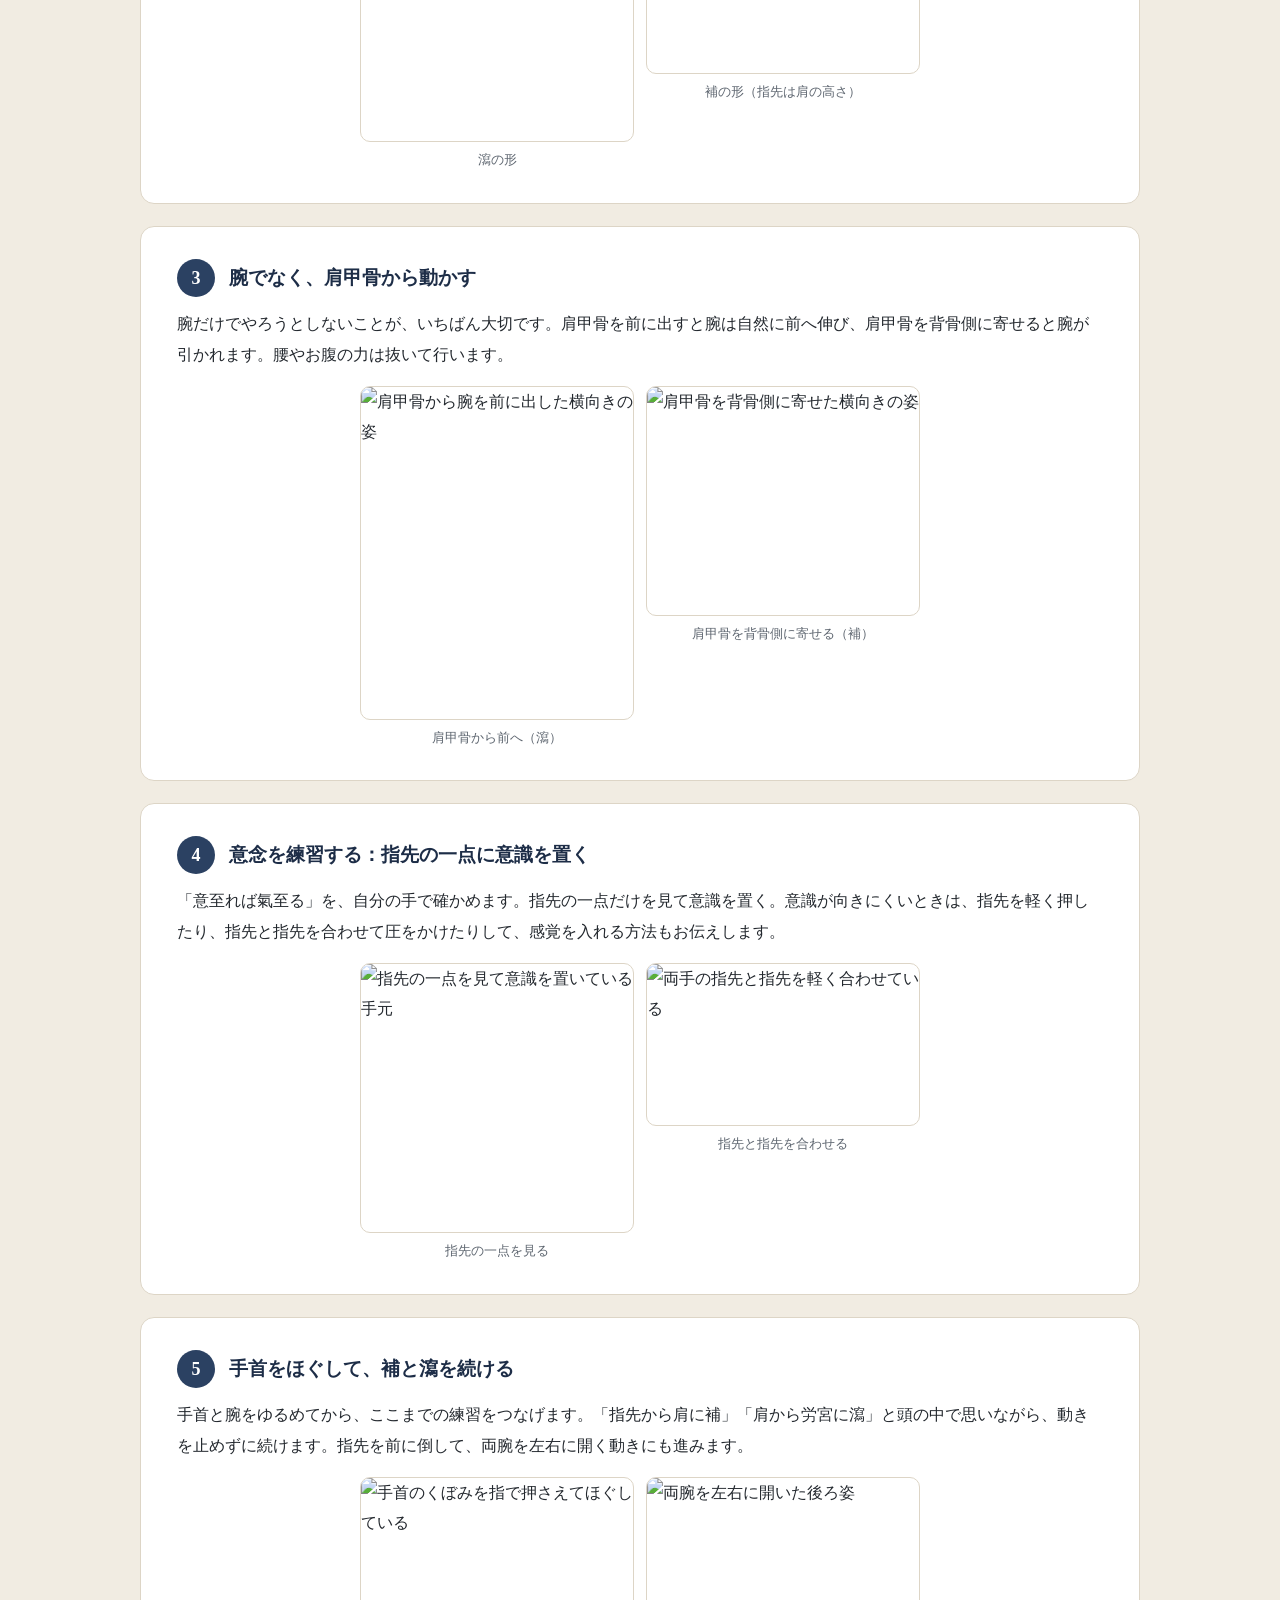
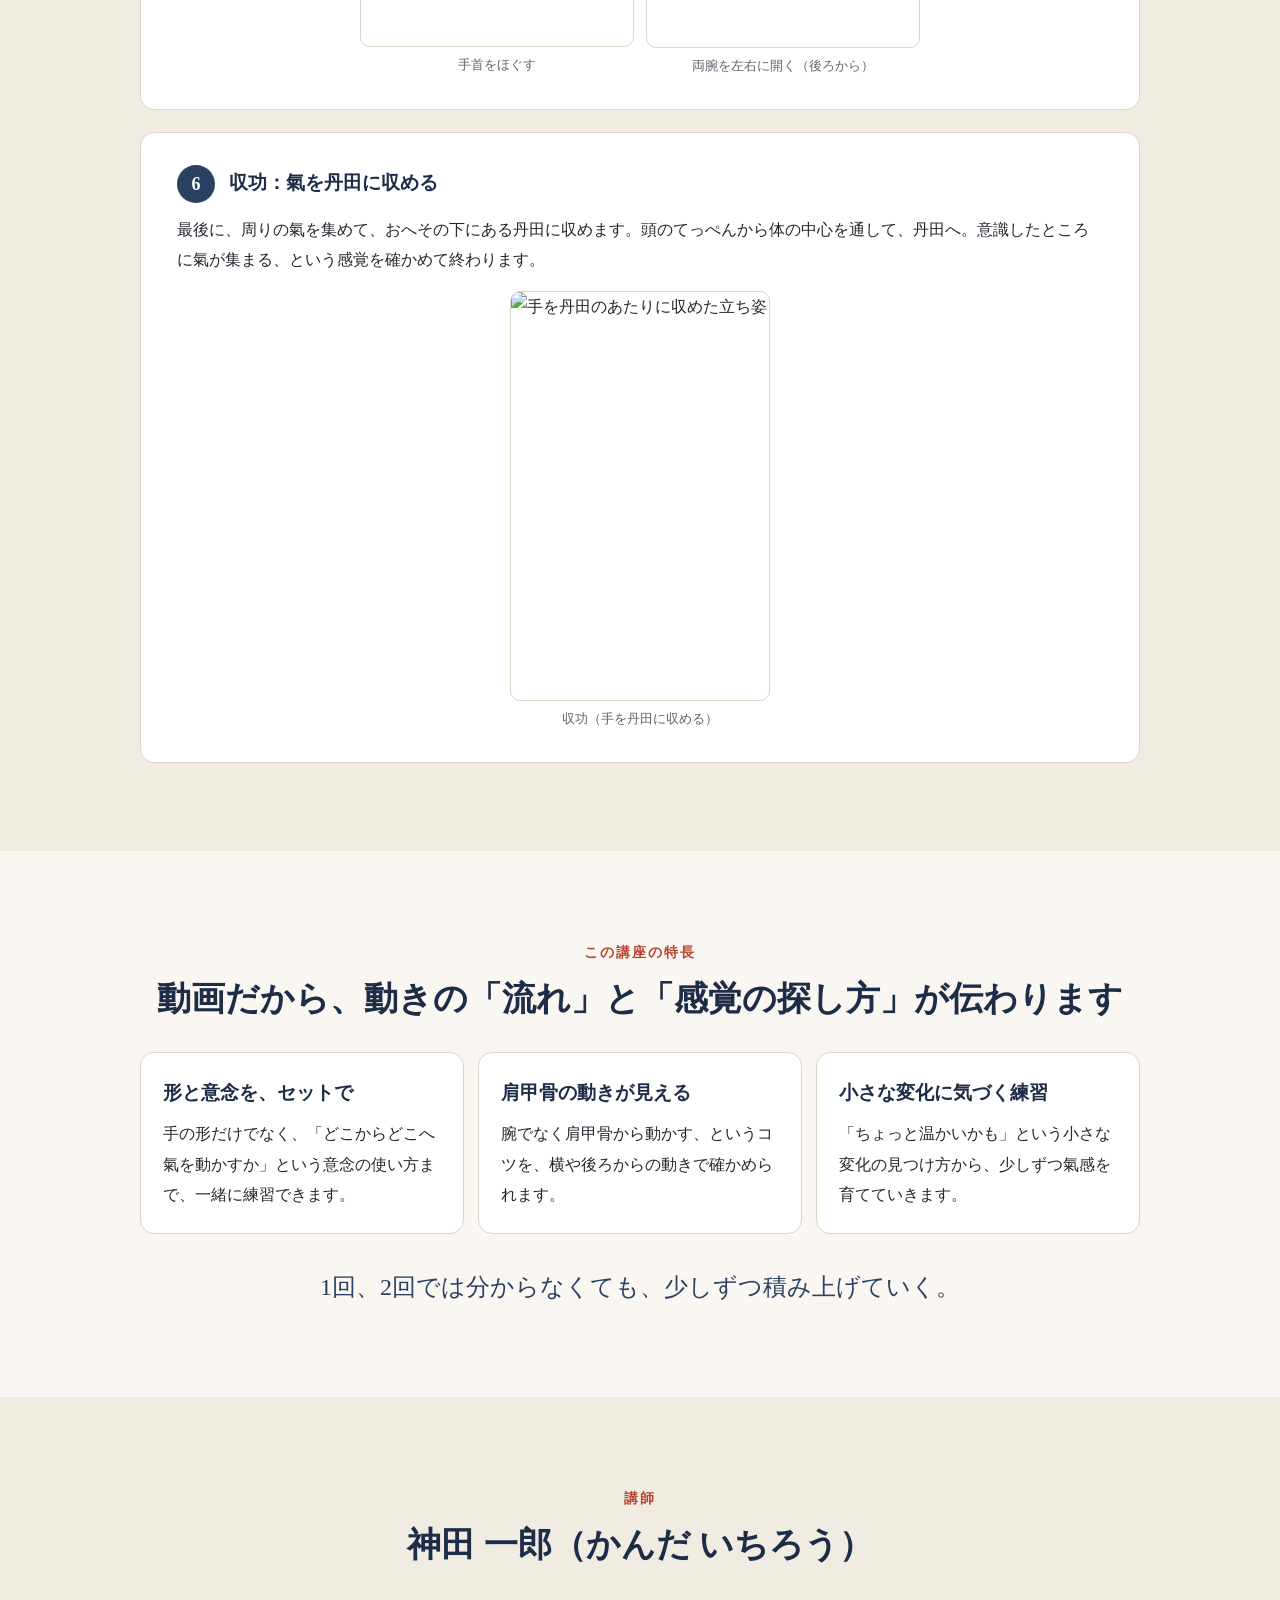
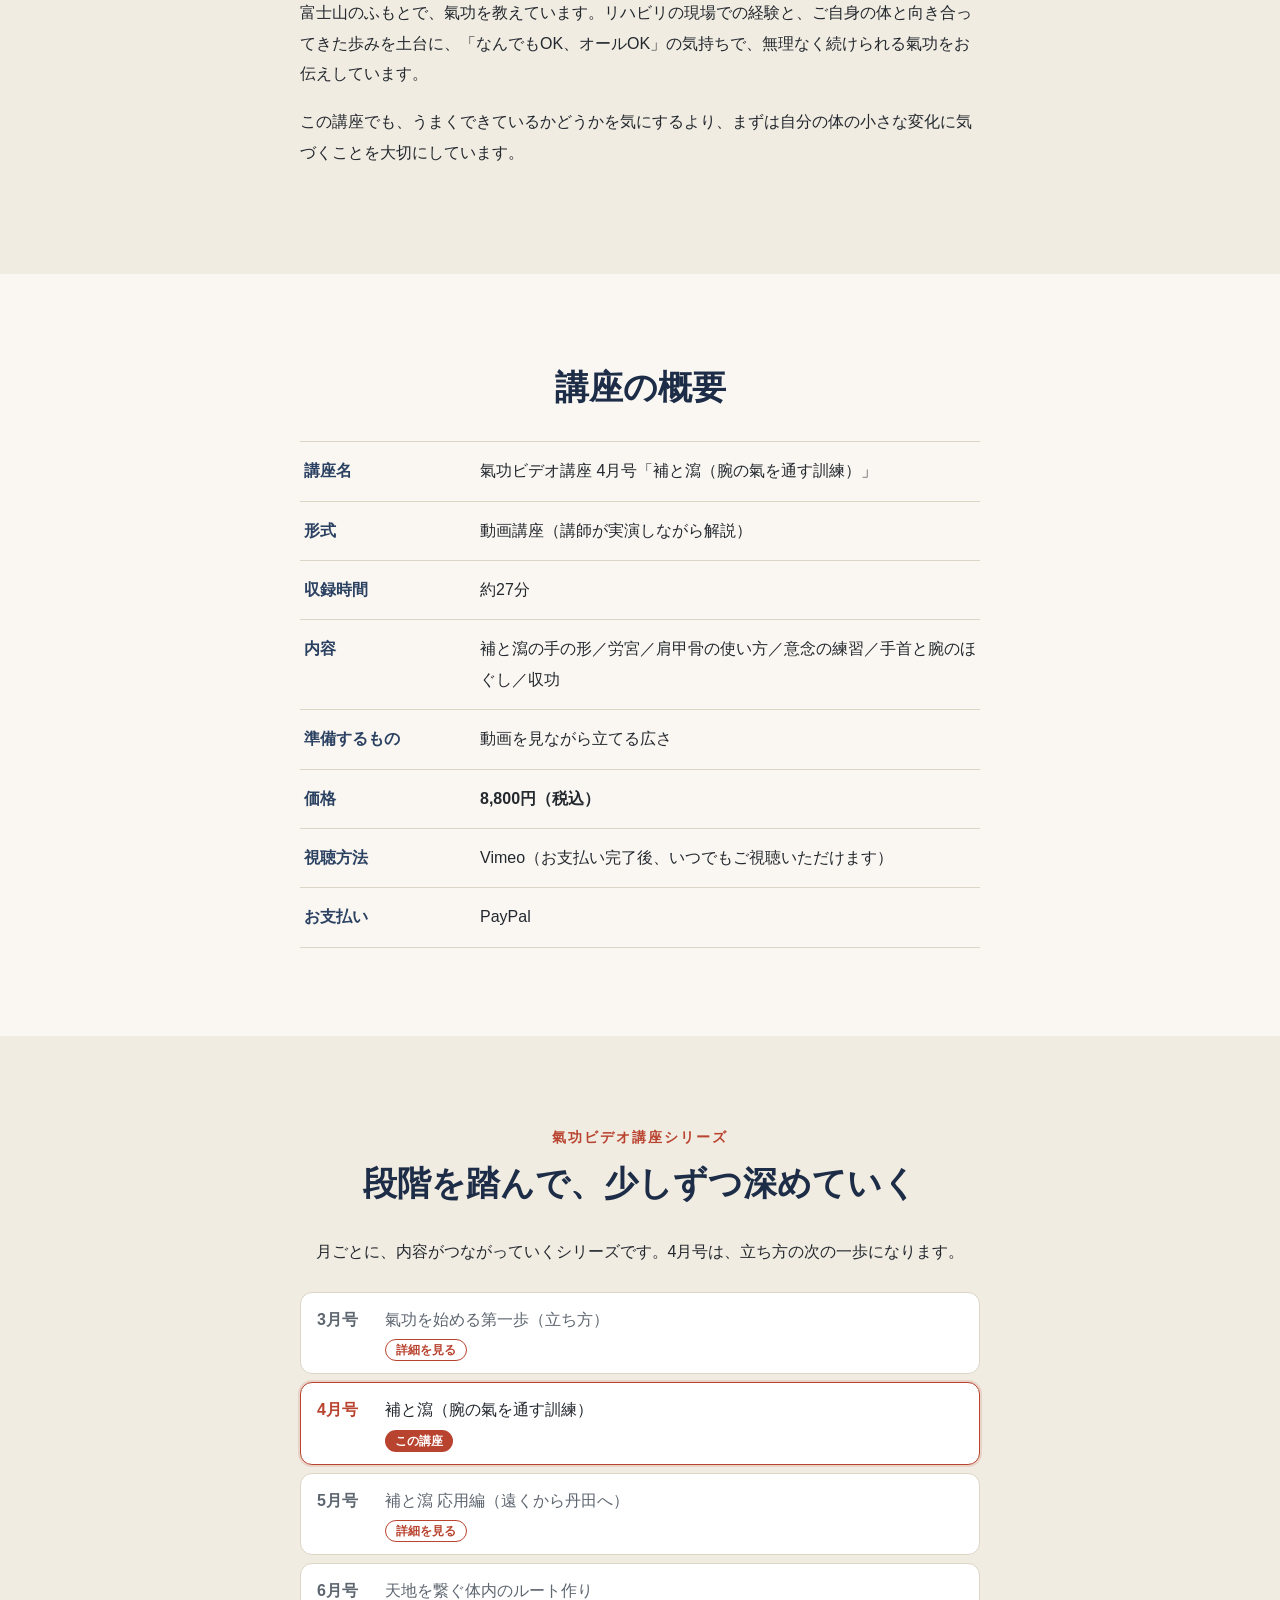
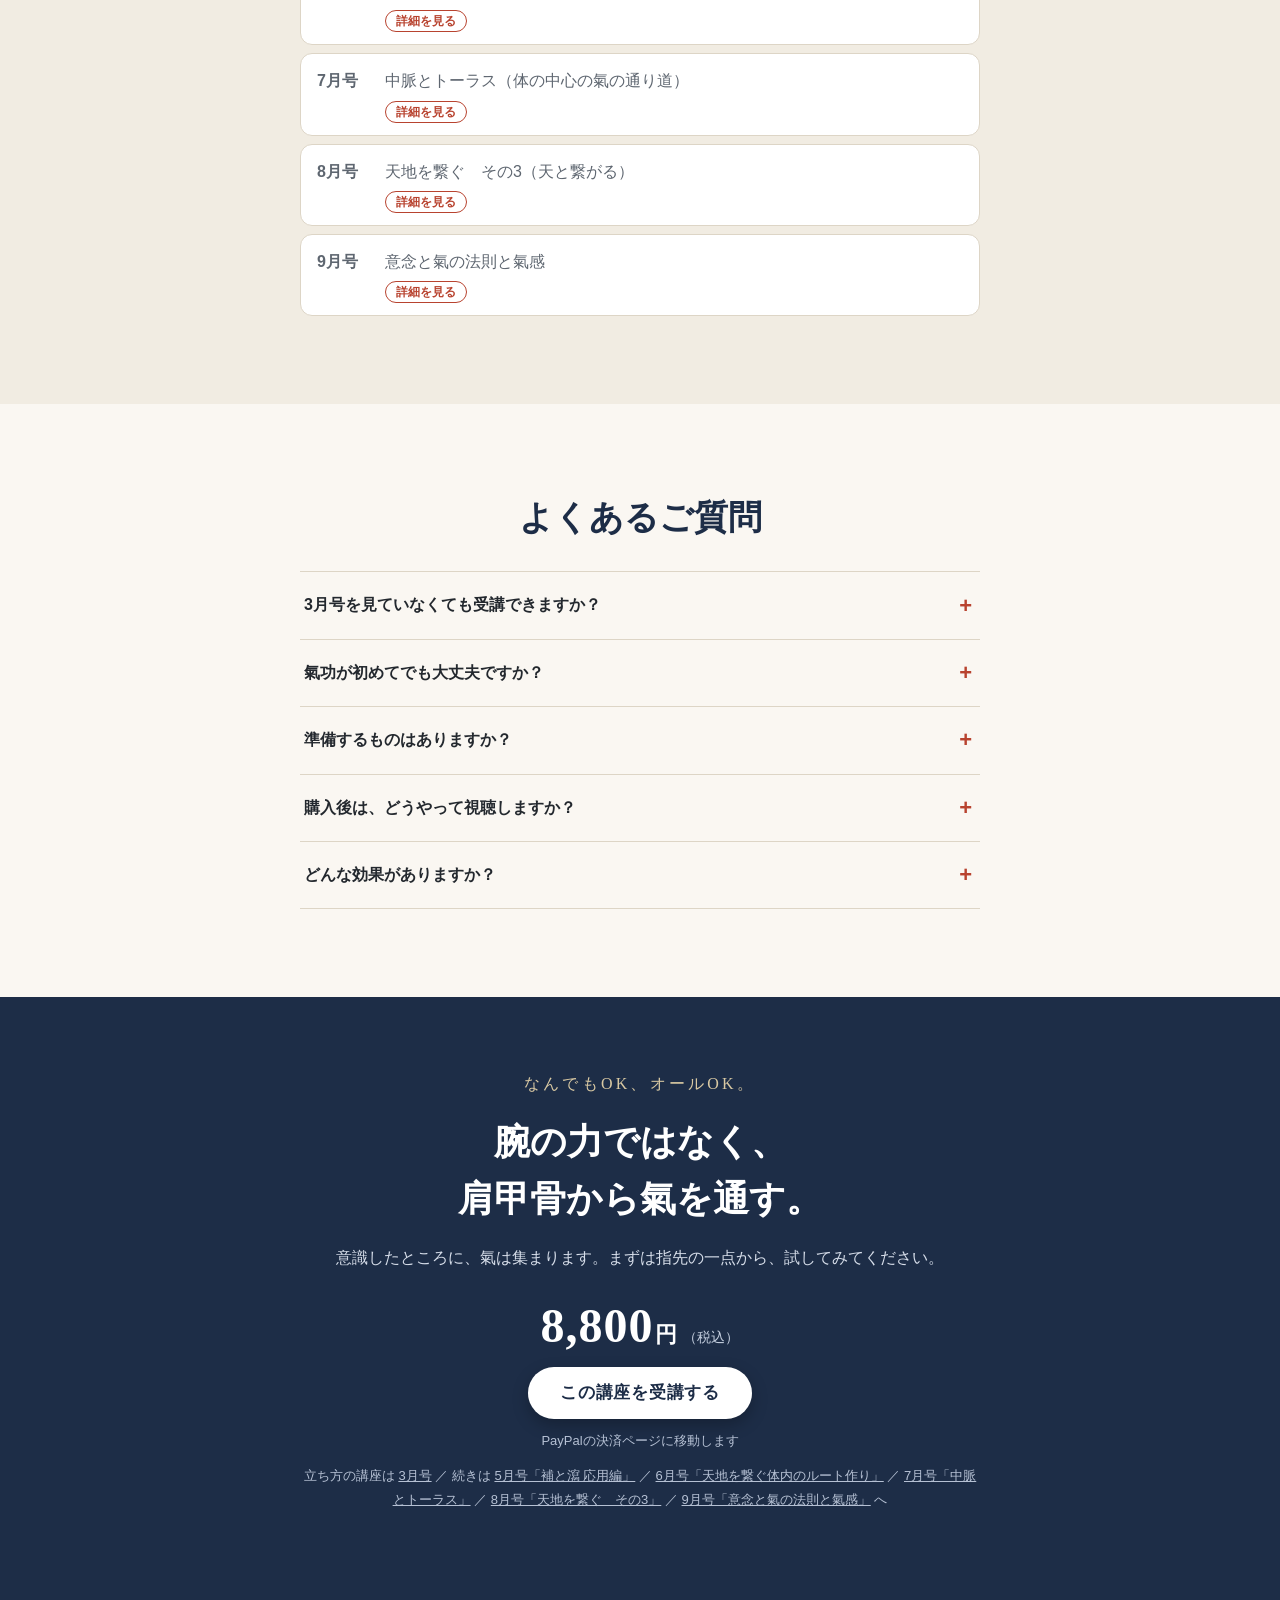
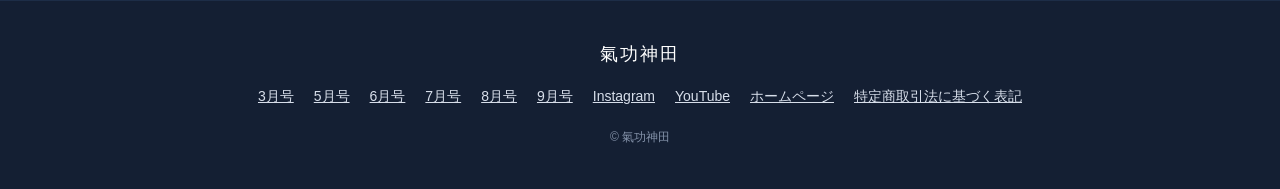
==== commit fd63dfe5: "Add files via upload" ====
--- a/04/index.html
+++ b/04/index.html
@@ -211,7 +211,7 @@
         <li class="has-link"><a href="../06/"><span class="s-m">6月号</span><span class="s-t">天地を繋ぐ体内のルート作り</span><span class="s-tag s-tag-sub">詳細を見る</span></a></li>
         <li class="has-link"><a href="../07/"><span class="s-m">7月号</span><span class="s-t">中脈とトーラス（体の中心の氣の通り道）</span><span class="s-tag s-tag-sub">詳細を見る</span></a></li>
         <li class="has-link"><a href="../08/"><span class="s-m">8月号</span><span class="s-t">天地を繋ぐ　その3（天と繋がる）</span><span class="s-tag s-tag-sub">詳細を見る</span></a></li>
-        <li><span class="s-m">9月号</span><span class="s-t">意念と氣の法則と氣感</span></li>
+        <li class="has-link"><a href="../09/"><span class="s-m">9月号</span><span class="s-t">意念と氣の法則と氣感</span><span class="s-tag s-tag-sub">詳細を見る</span></a></li>
       </ul>
     </div>
   </section>
@@ -252,7 +252,7 @@
       <p class="price price-light"><span class="price-num">8,800</span><span class="price-unit">円</span><span class="price-tax">（税込）</span></p>
       <a class="btn btn-light" href="https://www.paypal.com/ncp/payment/76V9AW6ZMCJ4E" target="_blank" rel="noopener">この講座を受講する</a>
       <p class="note-small">PayPalの決済ページに移動します</p>
-      <p class="note-small prev-link">立ち方の講座は <a href="../">3月号</a> ／ 続きは <a href="../05/">5月号「補と瀉 応用編」</a> ／ <a href="../06/">6月号「天地を繋ぐ体内のルート作り」</a> ／ <a href="../07/">7月号「中脈とトーラス」</a> ／ <a href="../08/">8月号「天地を繋ぐ　その3」</a> へ</p>
+      <p class="note-small prev-link">立ち方の講座は <a href="../">3月号</a> ／ 続きは <a href="../05/">5月号「補と瀉 応用編」</a> ／ <a href="../06/">6月号「天地を繋ぐ体内のルート作り」</a> ／ <a href="../07/">7月号「中脈とトーラス」</a> ／ <a href="../08/">8月号「天地を繋ぐ　その3」</a> ／ <a href="../09/">9月号「意念と氣の法則と氣感」</a> へ</p>
     </div>
   </section>
 
@@ -267,6 +267,7 @@
       <li><a href="../06/">6月号</a></li>
       <li><a href="../07/">7月号</a></li>
       <li><a href="../08/">8月号</a></li>
+      <li><a href="../09/">9月号</a></li>
       <li><a href="https://www.instagram.com/qigongkanda_fujisan/" target="_blank" rel="noopener">Instagram</a></li>
       <li><a href="https://www.youtube.com/@%E6%B0%A3%E5%8A%9F%E7%A5%9E%E7%94%B0" target="_blank" rel="noopener">YouTube</a></li>
       <li><a href="https://www.qigong-kanda.com/" target="_blank" rel="noopener">ホームページ</a></li>
